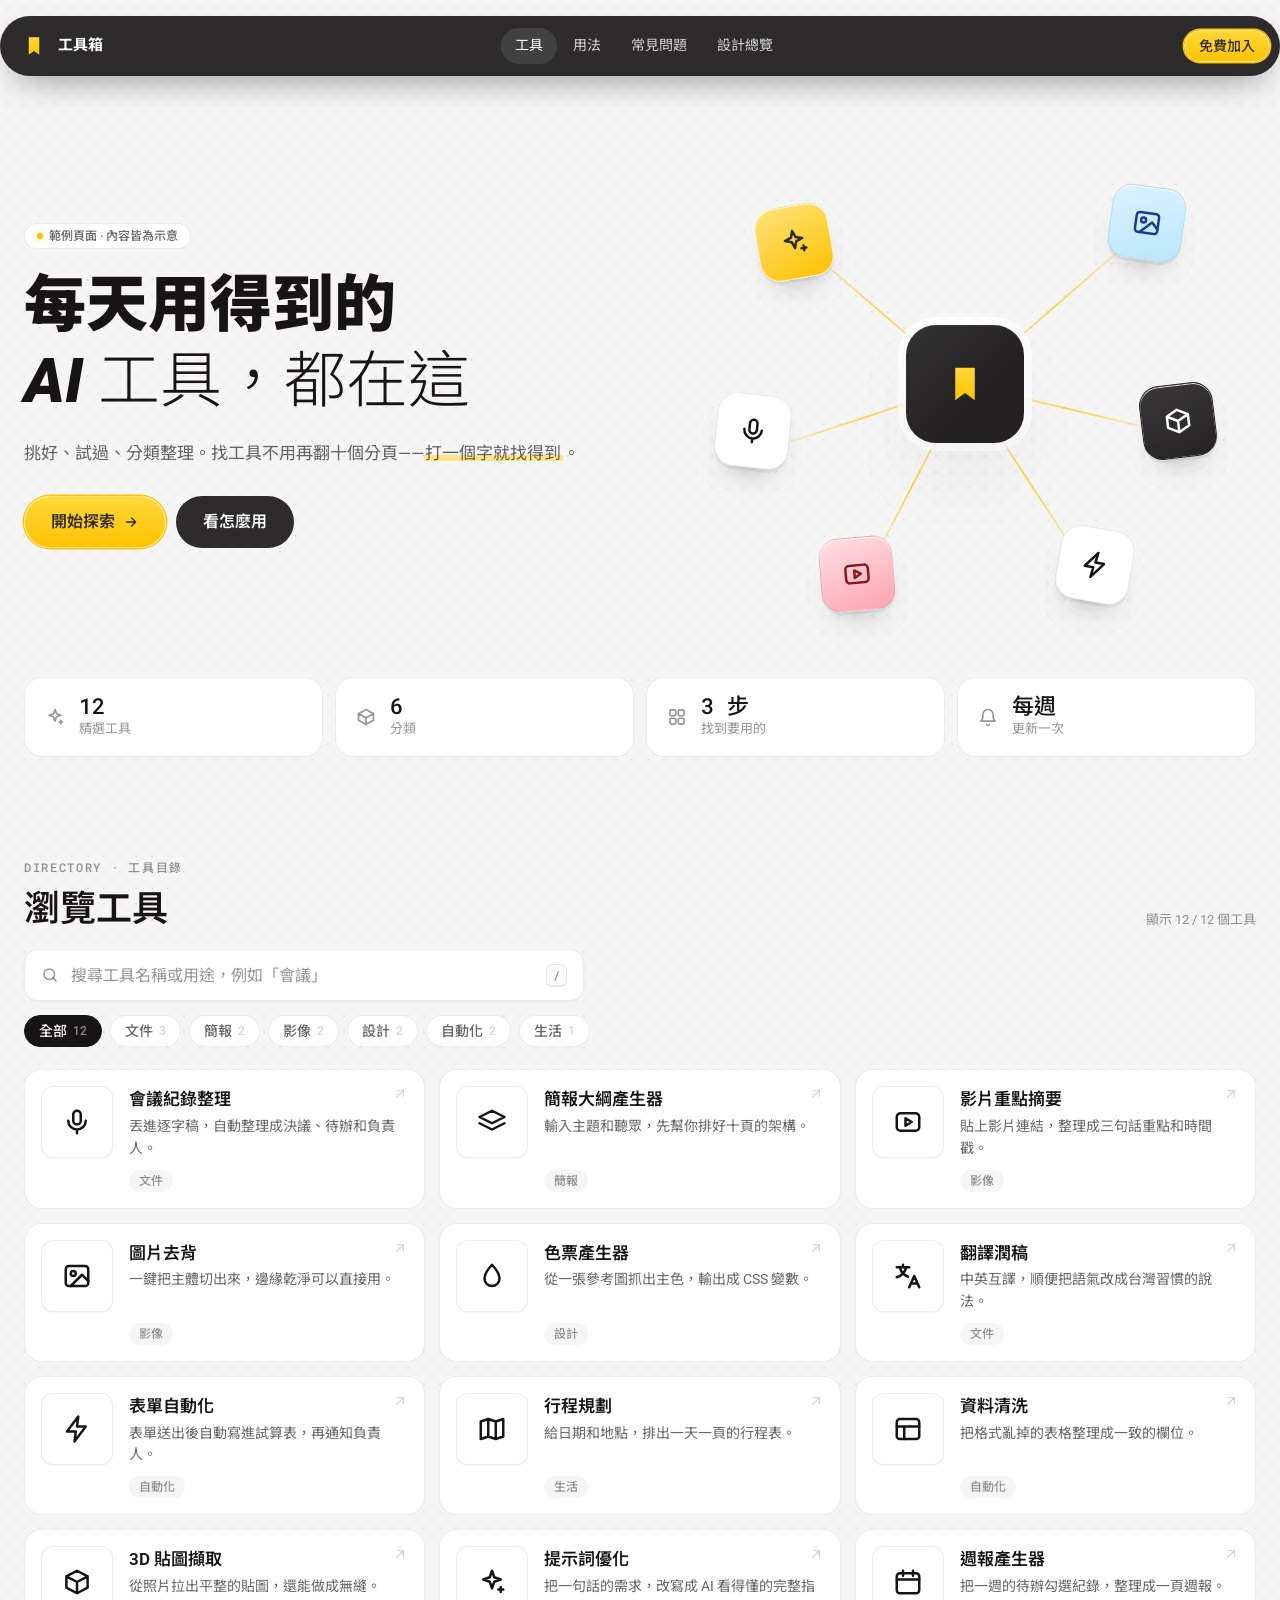
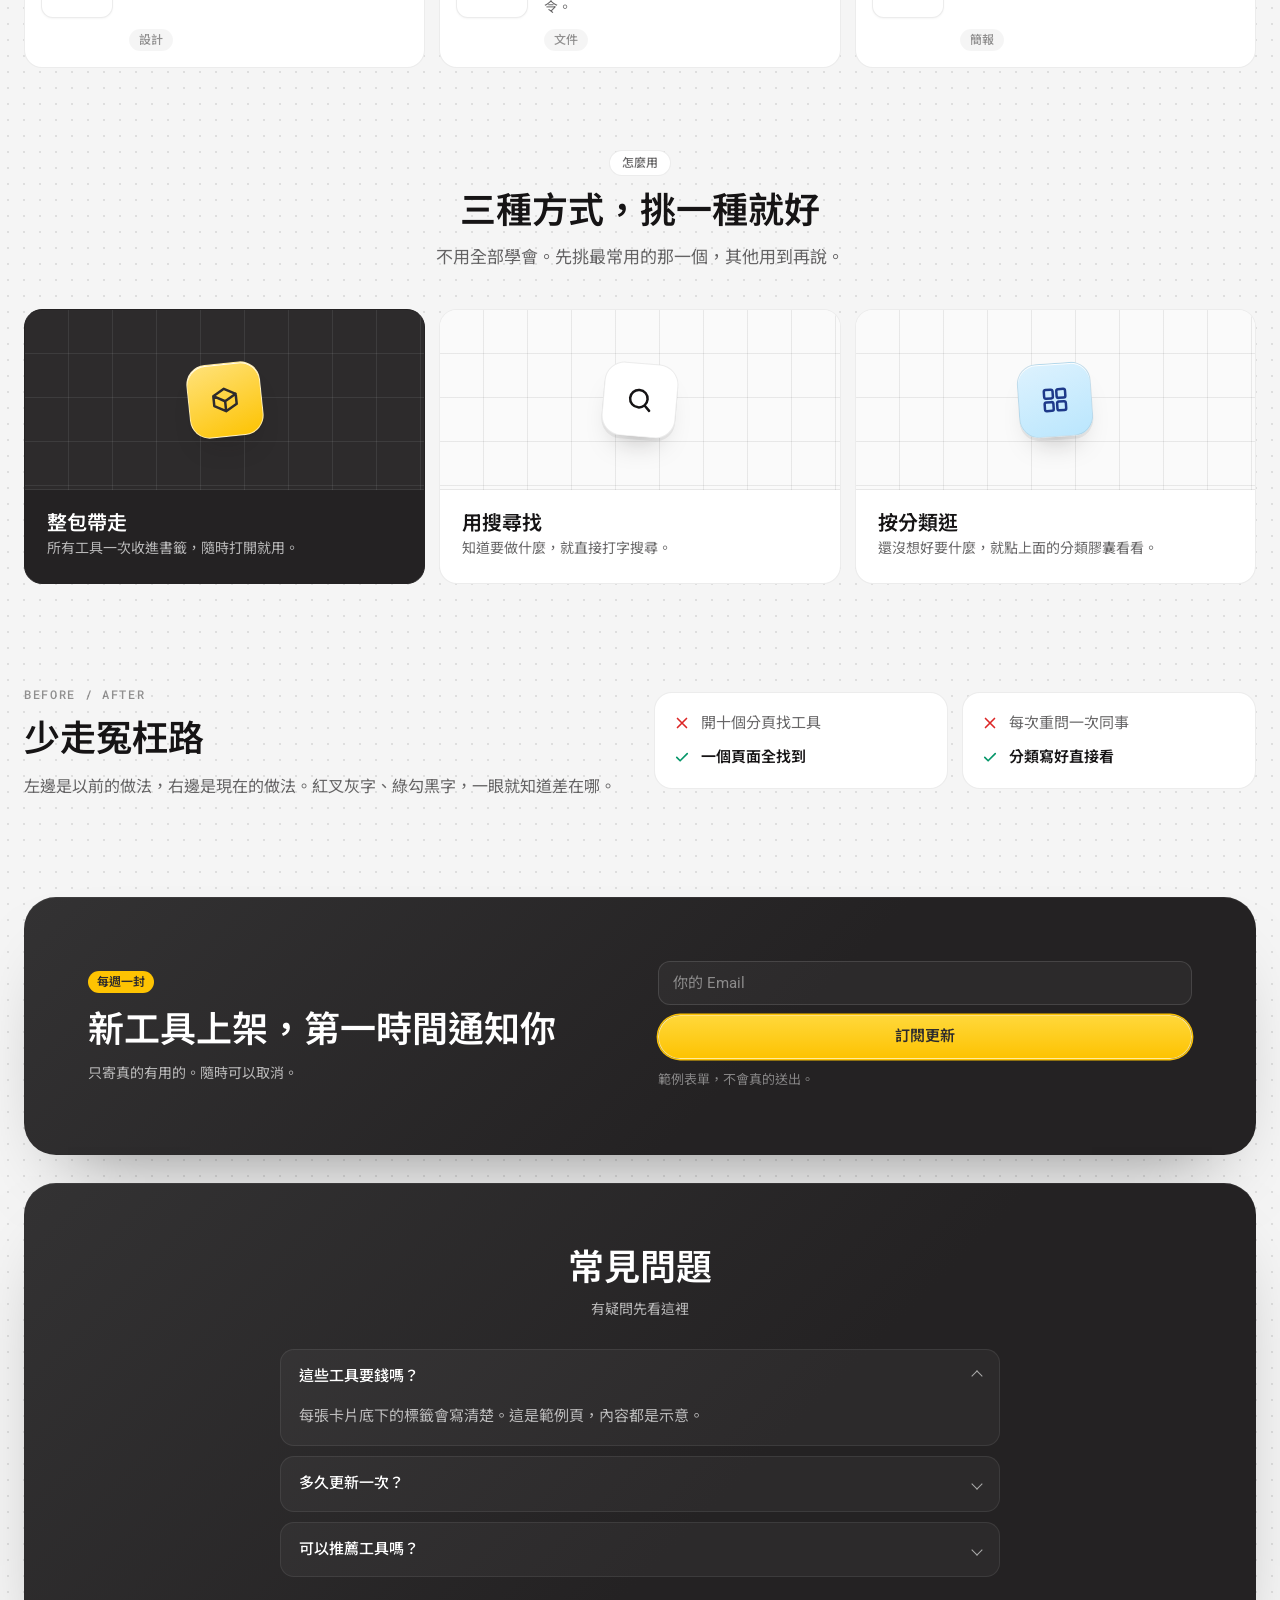
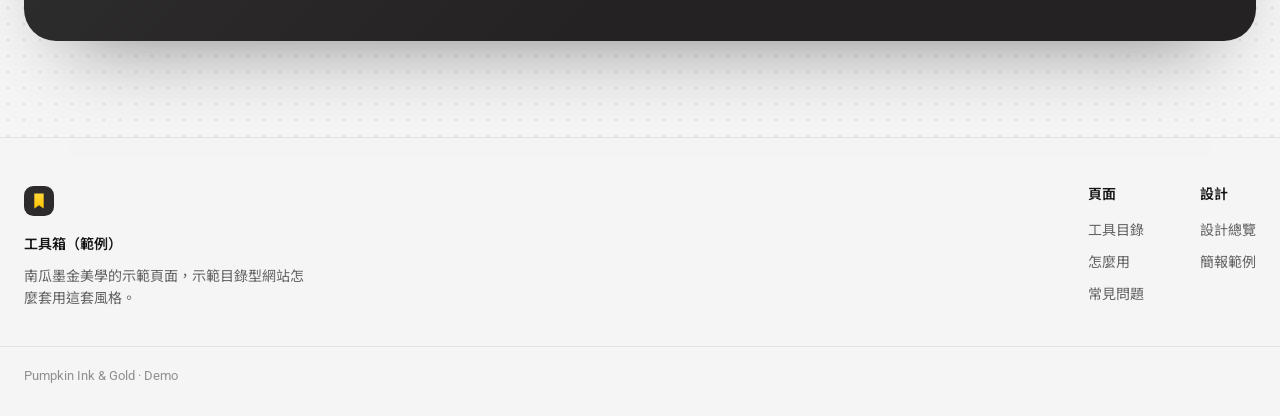
==== assets/demo-directory.html @ 79d3c2f9 "南瓜墨金美學 v1：墨色寫字、點格打底、金色只畫重點的設計 DNA - references/ink-gold.css：可直接貼上的 CSS 套件（色彩、字體、元件、夜間版） - 色彩與字體／元件與版" ====
<!doctype html>
<html lang="zh-Hant">
<head>
<meta charset="utf-8">
<meta name="viewport" content="width=device-width, initial-scale=1">
<title>範例 · 工具目錄頁｜南瓜墨金美學</title>
<link rel="icon" href="data:image/svg+xml,%3Csvg xmlns='http://www.w3.org/2000/svg' viewBox='0 0 32 32'%3E%3Crect width='32' height='32' rx='10' fill='%232D2B2C'/%3E%3Cpath d='M11 8h10v16l-5-3.6L11 24z' fill='%23FDC302'/%3E%3C/svg%3E">
<link rel="preconnect" href="https://fonts.googleapis.com">
<link rel="preconnect" href="https://fonts.gstatic.com" crossorigin>
<link href="https://fonts.googleapis.com/css2?family=Roboto:ital,wght@0,300;0,400;0,500;0,600;0,700;0,900;1,900&family=Roboto+Mono:wght@400;500&family=Noto+Sans+TC:wght@300;400;500;700;900&display=swap" rel="stylesheet">
<style>
/* ink-gold kit:start */
/* ==========================================================================
   🖋️ 南瓜墨金美學 Pumpkin Ink & Gold — CSS Kit v1.0
   用法：整段貼進 <style>，<body class="ig"> 就生效。
   中文頁面請寫 <html lang="zh-Hant">（標題字距會自動改成中文友善）。
   ========================================================================== */

:root {
  /* ── 墨 Ink：所有文字與主要動作。同一個墨色，靠「透明度」分層，不換色 ── */
  --ig-ink: #161415;                    /* 100% 標題、重要文字 */
  --ig-ink-muted: rgba(22, 20, 21, .65); /* 65% 內文、描述 */
  --ig-ink-soft: rgba(22, 20, 21, .45);  /* 45% 標籤、時間、計數 */
  --ig-ink-faint: rgba(22, 20, 21, .18); /* 18% hover 邊框、停用 */
  --ig-ink-hairline: rgba(22, 20, 21, .08); /* 8% 卡片髮絲線 */
  --ig-ink-wash: rgba(22, 20, 21, .04);  /* 4% 淡底 */

  /* ── 炭 Night：深色舞台（導覽列、收尾區塊、FAQ） ── */
  --ig-night: #2D2B2C;
  --ig-night-deep: #242223;
  --ig-night-hover: #292728;
  --ig-night-gradient: linear-gradient(135deg, #333233 0%, #242223 60%);
  --ig-on-night: #FFFFFF;
  --ig-on-night-muted: rgba(255, 255, 255, .68);
  --ig-on-night-soft: rgba(255, 255, 255, .45);
  --ig-night-line: rgba(255, 255, 255, .08);
  --ig-night-wash: rgba(255, 255, 255, .04);

  /* ── 紙 Paper：舞台底色 ── */
  --ig-paper: #F5F5F5;
  --ig-card: #FFFFFF;
  --ig-card-alt: #FAFAFA;
  --ig-dot: rgba(22, 20, 21, .10);
  --ig-dot-gap: 16px;

  /* ── 金 Gold：只畫重點（一個畫面一個主角） ── */
  --ig-gold: #FDC302;
  --ig-gold-light: #FFD83A;
  --ig-gold-soft: #FCD94A;   /* 焦點光圈、深底上的 hover 字 */
  --ig-gold-deep: #B88800;   /* 淺底上的金色文字 */
  --ig-gold-wash: #FEF3C7;
  --ig-on-gold: #2D2B2C;     /* 金色上面的字：深炭，不是純黑 */
  --ig-gold-gradient: linear-gradient(to top, #FDC302 0%, #FFD83A 100%);

  /* ── 螢光點綴 Highlighter：只當「螢光筆底」用，少量 ── */
  --ig-mark-yellow: #FDE68A;
  --ig-mark-pink: #FDA4AF;
  --ig-mark-blue: #BAE6FD;

  /* ── 訊號與圖表 ── */
  --ig-success: #059669;
  --ig-danger: #DC2626;
  --ig-chart-1: #FDC302;
  --ig-chart-2: #4DA770;
  --ig-chart-3: #D97858;
  --ig-chart-4: #4D6BFE;
  --ig-chart-5: #615CED;

  /* ── 字體：英數走 Roboto，中文自動落到思源黑體／蘋方／正黑 ── */
  --ig-font-sans: "Roboto", "Noto Sans TC", "PingFang TC", "Microsoft JhengHei", -apple-system, BlinkMacSystemFont, "Segoe UI", sans-serif;
  --ig-font-mono: "Roboto Mono", "SF Mono", Menlo, Consolas, "Noto Sans TC", "PingFang TC", monospace;

  /* ── 圓角：18px 是招牌 ── */
  --ig-r-sm: 8px;
  --ig-r-md: 12px;
  --ig-r-input: 14px;
  --ig-r-card: 18px;
  --ig-r-lg: 22px;
  --ig-r-xl: 32px;
  --ig-r-pill: 999px;

  /* ── 陰影：平常幾乎沒有，靠髮絲線分層 ── */
  --ig-shadow-xs: 0 1px 2px rgba(0, 0, 0, .04);
  --ig-shadow-hover: 0 16px 32px -18px rgba(22, 20, 21, .22);
  --ig-shadow-float: 0 14px 36px -16px rgba(0, 0, 0, .55);
  --ig-shadow-stage: 0 40px 80px -44px rgba(0, 0, 0, .5), inset 0 1px 0 rgba(255, 255, 255, .06);
  --ig-ring-gold: 0 0 0 1.4px var(--ig-gold);
  --ig-glow-gold: 0 0 0 1.4px var(--ig-gold), 0 12px 26px -10px rgba(253, 195, 2, .55);
  --ig-focus: 0 0 0 3px rgba(252, 217, 74, .45);

  /* ── 動態：快、輕、不花俏 ── */
  --ig-fast: 120ms;
  --ig-base: 200ms;
  --ig-slow: 320ms;
  --ig-reveal: 620ms;
  --ig-ease: cubic-bezier(.4, 0, .2, 1);
  --ig-ease-emph: cubic-bezier(.2, 0, 0, 1);
  --ig-ease-spring: cubic-bezier(.34, 1.56, .64, 1);
  --ig-ease-reveal: cubic-bezier(.22, 1, .36, 1);

  /* ── 版寬 ── */
  --ig-w-narrow: 720px;
  --ig-w-base: 1100px;
  --ig-w-wide: 1280px;
  --ig-nav-h: 60px;
}

@media (prefers-reduced-motion: reduce) {
  :root { --ig-fast: 1ms; --ig-base: 1ms; --ig-slow: 1ms; --ig-reveal: 1ms; }
}

/* ── 夜間版（中控台、長時間盯螢幕、XR 介面） ── */
.ig[data-theme="night"] {
  --ig-paper: #1A1819;
  --ig-card: #242223;
  --ig-card-alt: #292728;
  --ig-ink: #F7F7F7;
  --ig-ink-muted: rgba(247, 247, 247, .68);
  --ig-ink-soft: rgba(247, 247, 247, .45);
  --ig-ink-faint: rgba(247, 247, 247, .20);
  --ig-ink-hairline: rgba(247, 247, 247, .08);
  --ig-ink-wash: rgba(247, 247, 247, .04);
  --ig-dot: rgba(255, 255, 255, .06);
  --ig-gold-deep: #FCD94A;
  --ig-shadow-hover: 0 16px 32px -18px rgba(0, 0, 0, .7);
}

/* ==========================================================================
   基礎
   ========================================================================== */
:where(.ig), :where(.ig) *, :where(.ig) *::before, :where(.ig) *::after { box-sizing: border-box; }

body.ig, .ig-page {
  margin: 0;
  font-family: var(--ig-font-sans);
  font-size: 16px;
  line-height: 1.7;
  color: var(--ig-ink);
  background-color: var(--ig-paper);
  background-image: radial-gradient(var(--ig-dot) 1px, transparent 1.3px);
  background-size: var(--ig-dot-gap) var(--ig-dot-gap);
  -webkit-font-smoothing: antialiased;
  text-rendering: optimizeLegibility;
}

/* 基礎元素規則用 :where() 降到最低權重，元件自己的顏色才不會被蓋掉 */
:where(.ig) :where(h1, h2, h3, h4) { margin: 0; color: inherit; font-weight: 600; line-height: 1.2; letter-spacing: -.02em; }
:where(.ig) p { margin: 0; }
:where(.ig) a { color: inherit; text-decoration: none; }
:where(.ig) svg { flex-shrink: 0; }
:where(.ig) :focus-visible { outline: none; box-shadow: var(--ig-focus); border-radius: var(--ig-r-sm); }
:where(.ig) ::selection { background: var(--ig-mark-yellow); color: var(--ig-ink); }

/* 中文：負字距會把中文擠在一起，改回 0 */
:where(html[lang^="zh"]) :where(.ig) :where(h1, h2, h3, h4),
html[lang^="zh"] .ig-display, html[lang^="zh"] .ig-h1, html[lang^="zh"] .ig-h2 { letter-spacing: 0; }

.ig-container { width: 100%; max-width: var(--ig-w-base); margin: 0 auto; padding: 0 24px; }
.ig-container--wide { max-width: var(--ig-w-wide); }
.ig-container--narrow { max-width: var(--ig-w-narrow); }
.ig-section { padding: 96px 0; }
.ig-center { text-align: center; }

/* ==========================================================================
   字級
   ========================================================================== */
/* 招牌大標：粗黑一行＋細體一行。英文粗的那行可以斜，中文不斜 */
.ig-display { font-size: clamp(38px, 5.4vw, 62px); line-height: 1.1; letter-spacing: -.03em; margin: 0; }
html[lang^="zh"] .ig-display { line-height: 1.22; }
.ig-display__strong { display: block; font-weight: 900; }
.ig-display__strong em { font-style: italic; }            /* 只把英文/數字包 <em> */
.ig-display__light { display: block; font-weight: 300; }

.ig-h1 { font-size: clamp(30px, 3.4vw, 40px); font-weight: 600; line-height: 1.15; letter-spacing: -.02em; }
.ig-h2 { font-size: clamp(26px, 3vw, 36px); font-weight: 600; line-height: 1.2; letter-spacing: -.02em; }
.ig-h3 { font-size: 20px; font-weight: 600; line-height: 1.35; }
.ig-lead { font-size: 17px; line-height: 1.75; color: var(--ig-ink-muted); max-width: 36em; }
.ig-body { font-size: 16px; line-height: 1.75; color: var(--ig-ink-muted); }
.ig-small { font-size: 14px; line-height: 1.6; color: var(--ig-ink-muted); }
.ig-meta { font-size: 13px; color: var(--ig-ink-soft); }
.ig-center .ig-lead { margin-left: auto; margin-right: auto; }

/* 眉標：等寬字、全大寫、字距拉開——「系統標籤」的味道 */
.ig-eyebrow { font-family: var(--ig-font-mono); font-size: 12px; font-weight: 500; letter-spacing: .14em; text-transform: uppercase; color: var(--ig-ink-soft); }
/* 數據：等寬字 */
.ig-num { font-family: var(--ig-font-mono); font-weight: 500; letter-spacing: -.01em; font-variant-numeric: tabular-nums; }

/* 螢光筆重點（中文強調首選） */
.ig-mark { background: linear-gradient(transparent 58%, var(--ig-mark-yellow) 58%, var(--ig-mark-yellow) 92%, transparent 92%); padding: 0 .08em; }
.ig-mark--pink { background: linear-gradient(transparent 58%, var(--ig-mark-pink) 58%, var(--ig-mark-pink) 92%, transparent 92%); }
.ig-mark--blue { background: linear-gradient(transparent 58%, var(--ig-mark-blue) 58%, var(--ig-mark-blue) 92%, transparent 92%); }
.ig-gold-text { color: var(--ig-gold-deep); }

/* ==========================================================================
   按鈕
   ========================================================================== */
.ig-btn {
  display: inline-flex; align-items: center; justify-content: center; gap: 8px;
  height: 44px; padding: 0 20px; border-radius: var(--ig-r-pill);
  font: 600 15px/1 var(--ig-font-sans); white-space: nowrap; cursor: pointer;
  border: 1px solid transparent; text-decoration: none;
  transition: transform var(--ig-base) var(--ig-ease), box-shadow var(--ig-base) var(--ig-ease),
              background-color var(--ig-fast) var(--ig-ease), border-color var(--ig-fast) var(--ig-ease), color var(--ig-fast) var(--ig-ease);
}
.ig-btn svg { width: 16px; height: 16px; }
.ig-btn:hover { transform: translateY(-1px); }
.ig-btn:active { transform: translateY(0) scale(.98); }

/* 金：一個畫面只放一顆 */
.ig-btn--gold { background: var(--ig-gold-gradient); color: var(--ig-on-gold); border-color: rgba(255, 255, 255, .5); box-shadow: var(--ig-ring-gold); }
.ig-btn--gold:hover { box-shadow: var(--ig-glow-gold); }
/* 墨：次要主動作 */
.ig-btn--ink { background: var(--ig-night); color: #fff; }
.ig-btn--ink:hover { background: var(--ig-ink); }
/* 白：一般動作 */
.ig-btn--ghost { background: var(--ig-card); color: var(--ig-ink); border-color: var(--ig-ink-hairline); box-shadow: var(--ig-shadow-xs); }
.ig-btn--ghost:hover { border-color: var(--ig-ink-faint); }
/* 框：深色舞台上的次要動作 */
.ig-btn--line { background: transparent; color: var(--ig-on-night); border-color: rgba(255, 255, 255, .18); }
.ig-btn--line:hover { background: var(--ig-night-wash); border-color: rgba(255, 255, 255, .32); }
.ig-btn--sm { height: 32px; padding: 0 14px; font-size: 14px; font-weight: 500; }
.ig-btn--lg { height: 52px; padding: 0 26px; font-size: 16px; }
.ig-btn--block { width: 100%; }

/* 文字連結：hover 時出現金色底線 */
.ig-link { display: inline-flex; align-items: center; gap: 6px; font-weight: 600; color: var(--ig-ink); text-decoration: underline; text-decoration-color: var(--ig-ink-faint); text-underline-offset: 4px; text-decoration-thickness: 1.5px; transition: text-decoration-color var(--ig-fast) var(--ig-ease); }
.ig-link:hover { text-decoration-color: var(--ig-gold); }
.ig-link svg { width: 16px; height: 16px; }

/* 方形圖示鈕 */
.ig-icon-btn { display: inline-grid; place-items: center; width: 40px; height: 40px; border-radius: var(--ig-r-md); border: 1px solid transparent; cursor: pointer; transition: transform var(--ig-base) var(--ig-ease), background-color var(--ig-fast) var(--ig-ease); }
.ig-icon-btn svg { width: 18px; height: 18px; }
.ig-icon-btn:hover { transform: translateY(-1px); }
.ig-icon-btn--gold { background: var(--ig-gold-gradient); color: var(--ig-on-gold); box-shadow: var(--ig-ring-gold); }
.ig-icon-btn--night { background: var(--ig-night); color: #fff; }
.ig-icon-btn--wash { background: var(--ig-card); color: var(--ig-ink-muted); border-color: var(--ig-ink-hairline); }
.ig-icon-btn--danger { background: #FEF2F2; color: var(--ig-danger); border-color: rgba(220, 38, 38, .15); }

/* ==========================================================================
   膠囊、標籤、徽章
   ========================================================================== */
/* 篩選膠囊（附計數） */
.ig-pills { display: flex; flex-wrap: wrap; gap: 8px; }
.ig-pill { display: inline-flex; align-items: center; gap: 6px; height: 32px; padding: 0 14px; border-radius: var(--ig-r-pill); background: var(--ig-card); border: 1px solid var(--ig-ink-hairline); color: var(--ig-ink-muted); font: 500 14px/1 var(--ig-font-sans); cursor: pointer; transition: background-color var(--ig-fast) var(--ig-ease), border-color var(--ig-fast) var(--ig-ease), color var(--ig-fast) var(--ig-ease); }
.ig-pill:hover { border-color: var(--ig-ink-faint); color: var(--ig-ink); }
.ig-pill__n { font-size: 12px; color: var(--ig-ink-faint); font-variant-numeric: tabular-nums; }
.ig-pill.is-active { background: var(--ig-ink); border-color: var(--ig-ink); color: #fff; }
.ig-pill.is-active .ig-pill__n { color: rgba(255, 255, 255, .5); }

/* 主題晶片（等寬字＋小圖示） */
.ig-chip { display: inline-flex; align-items: center; gap: 6px; height: 32px; padding: 0 12px; border-radius: var(--ig-r-pill); background: var(--ig-card); border: 1px solid var(--ig-ink-hairline); font: 400 13px/1 var(--ig-font-mono); color: var(--ig-ink); }
.ig-chip svg { width: 14px; height: 14px; }

/* 小標籤（卡片底部分類） */
.ig-tag { display: inline-flex; align-items: center; height: 22px; padding: 0 10px; border-radius: var(--ig-r-pill); background: var(--ig-ink-wash); color: var(--ig-ink-soft); font: 500 12px/1 var(--ig-font-sans); }
/* 區段小徽章（例如「精選」「為什麼」） */
.ig-kicker { display: inline-flex; align-items: center; gap: 6px; height: 26px; padding: 0 12px; border-radius: var(--ig-r-pill); background: var(--ig-card); border: 1px solid var(--ig-ink-hairline); font: 500 12px/1 var(--ig-font-sans); color: var(--ig-ink-muted); }
.ig-badge { display: inline-flex; align-items: center; height: 22px; padding: 0 9px; border-radius: var(--ig-r-pill); background: var(--ig-ink); color: #fff; font: 600 12px/1 var(--ig-font-sans); }
.ig-badge--gold { background: var(--ig-gold); color: var(--ig-on-gold); }
.ig-live { display: inline-block; width: 6px; height: 6px; border-radius: 50%; background: var(--ig-gold); box-shadow: 0 0 8px rgba(253, 195, 2, .7); }

/* ==========================================================================
   卡片
   ========================================================================== */
.ig-card { position: relative; background: var(--ig-card); border: 1px solid var(--ig-ink-hairline); border-radius: var(--ig-r-card); padding: 24px; }
.ig-card--link { display: block; transition: transform var(--ig-base) var(--ig-ease), box-shadow var(--ig-base) var(--ig-ease), border-color var(--ig-base) var(--ig-ease); }
.ig-card--link:hover { transform: translateY(-2px); border-color: var(--ig-ink-faint); box-shadow: var(--ig-shadow-hover); }

.ig-grid { display: grid; gap: 14px; grid-template-columns: repeat(auto-fill, minmax(min(100%, 320px), 1fr)); }
.ig-grid--2 { grid-template-columns: repeat(auto-fit, minmax(min(100%, 420px), 1fr)); }
.ig-grid--4 { grid-template-columns: repeat(auto-fit, minmax(min(100%, 220px), 1fr)); }

/* 工具卡（橫式：左 Logo 方塊＋右文字） */
.ig-tool { display: flex; gap: 16px; padding: 16px; }
.ig-tool__logo { width: 72px; height: 72px; flex: 0 0 72px; display: grid; place-items: center; border-radius: var(--ig-r-md); background: var(--ig-card); border: 1px solid var(--ig-ink-hairline); box-shadow: var(--ig-shadow-xs); color: var(--ig-ink); }
.ig-tool__logo svg { width: 30px; height: 30px; }
.ig-tool__body { min-width: 0; flex: 1; }
.ig-tool__title { display: flex; align-items: center; gap: 6px; margin: 2px 0 4px; font-size: 17px; font-weight: 600; line-height: 1.4; color: var(--ig-ink); white-space: nowrap; overflow: hidden; text-overflow: ellipsis; }
.ig-tool__desc { font-size: 14px; line-height: 1.55; color: var(--ig-ink-muted); display: -webkit-box; -webkit-line-clamp: 2; -webkit-box-orient: vertical; overflow: hidden; min-height: 3.1em; }
.ig-tool__foot { margin-top: 10px; display: flex; gap: 6px; flex-wrap: wrap; }
.ig-tool__arrow { position: absolute; top: 16px; right: 16px; width: 16px; height: 16px; color: var(--ig-ink-faint); transition: color var(--ig-fast) var(--ig-ease), transform var(--ig-base) var(--ig-ease); }
.ig-card--link:hover .ig-tool__arrow { color: var(--ig-ink); transform: translate(2px, -2px); }

/* 數據卡 */
.ig-stat { display: flex; align-items: center; gap: 14px; padding: 16px 20px; }
.ig-stat svg { width: 20px; height: 20px; color: var(--ig-ink-soft); }
.ig-stat__n { font-family: var(--ig-font-mono); font-size: 22px; font-weight: 500; line-height: 1.1; color: var(--ig-ink); }
.ig-stat__l { font-size: 13px; color: var(--ig-ink-soft); }

/* 便當格（上插圖＋下文字） */
.ig-tile { overflow: hidden; padding: 0; }
.ig-tile__art { height: 180px; display: grid; place-items: center; border-bottom: 1px solid var(--ig-ink-hairline);
  background-color: var(--ig-card-alt);
  background-image: linear-gradient(var(--ig-ink-hairline) 1px, transparent 1px), linear-gradient(90deg, var(--ig-ink-hairline) 1px, transparent 1px);
  background-size: 44px 44px; background-position: -1px -1px; }
.ig-tile__body { padding: 20px 22px 24px; }
.ig-tile--dark { background: var(--ig-night-deep); border-color: var(--ig-night-deep); }
.ig-tile--dark .ig-tile__art { background-color: var(--ig-night); border-color: var(--ig-night-line); background-image: linear-gradient(var(--ig-night-line) 1px, transparent 1px), linear-gradient(90deg, var(--ig-night-line) 1px, transparent 1px); }
.ig-tile--dark h3 { color: #fff; }
.ig-tile--dark .ig-small { color: var(--ig-on-night-muted); }

/* ==========================================================================
   表單
   ========================================================================== */
.ig-search { display: flex; align-items: center; gap: 10px; height: 52px; padding: 0 16px; border-radius: var(--ig-r-input); background: var(--ig-card); border: 1px solid var(--ig-ink-hairline); box-shadow: var(--ig-shadow-xs); transition: border-color var(--ig-fast) var(--ig-ease), box-shadow var(--ig-fast) var(--ig-ease); }
.ig-search:focus-within { border-color: var(--ig-gold-soft); box-shadow: var(--ig-focus); }
.ig-search svg { width: 18px; height: 18px; color: var(--ig-ink-soft); }
.ig-search input { flex: 1; min-width: 0; border: 0; outline: 0; background: transparent; font: 400 16px/1 var(--ig-font-sans); color: var(--ig-ink); }
.ig-search input::placeholder { color: var(--ig-ink-soft); }
.ig-kbd { font: 500 12px/1 var(--ig-font-mono); color: var(--ig-ink-soft); border: 1px solid var(--ig-ink-hairline); border-bottom-width: 2px; border-radius: 6px; padding: 4px 6px; background: var(--ig-card-alt); }

.ig-input { width: 100%; height: 44px; padding: 0 14px; border-radius: var(--ig-r-md); background: var(--ig-card); border: 1px solid var(--ig-ink-hairline); font: 400 15px/1 var(--ig-font-sans); color: var(--ig-ink); outline: 0; }
.ig-input:focus { border-color: var(--ig-gold-soft); box-shadow: var(--ig-focus); }
.ig-stage .ig-input { background: var(--ig-night-wash); border-color: rgba(255, 255, 255, .12); color: #fff; }
.ig-stage .ig-input::placeholder { color: var(--ig-on-night-soft); }

/* 進度條 */
.ig-progress { height: 6px; border-radius: var(--ig-r-pill); background: var(--ig-ink-wash); overflow: hidden; }
.ig-progress > i { display: block; height: 100%; border-radius: inherit; background: var(--ig-gold); }
.ig-progress--ink > i { background: var(--ig-night); }
.ig-progress--blue > i { background: var(--ig-chart-4); }

/* ==========================================================================
   導覽列（深炭浮動膠囊）
   ========================================================================== */
.ig-nav { position: sticky; top: 16px; z-index: 20; display: flex; align-items: center; gap: 8px; height: var(--ig-nav-h); margin: 16px auto 0; padding: 0 10px 0 20px; max-width: var(--ig-w-wide); border-radius: var(--ig-r-pill); background: var(--ig-night); box-shadow: var(--ig-shadow-float); color: #fff; }
.ig-nav__brand { display: inline-flex; align-items: center; gap: 10px; font-weight: 700; font-size: 15px; color: #fff; margin-right: auto; }
.ig-nav__links { display: flex; gap: 2px; }
.ig-nav__link { display: inline-flex; align-items: center; gap: 6px; height: 36px; padding: 0 14px; border-radius: var(--ig-r-pill); font-size: 14px; color: rgba(247, 247, 247, .82); transition: background-color var(--ig-fast) var(--ig-ease), color var(--ig-fast) var(--ig-ease); }
.ig-nav__link:hover { background: rgba(255, 255, 255, .08); color: #fff; }
.ig-nav__link.is-active { background: rgba(255, 255, 255, .10); color: #fff; }
.ig-nav__right { margin-left: auto; display: flex; align-items: center; gap: 8px; }
@media (max-width: 860px) { .ig-nav__links { display: none; } }

/* ==========================================================================
   深色舞台（收尾、重點段落、FAQ）
   ========================================================================== */
.ig-stage { position: relative; background: var(--ig-night-gradient); color: var(--ig-on-night); border-radius: var(--ig-r-xl); padding: clamp(28px, 5vw, 64px); box-shadow: var(--ig-shadow-stage); overflow: hidden; }
.ig-stage h1, .ig-stage h2, .ig-stage h3 { color: #fff; }
.ig-stage .ig-eyebrow { color: var(--ig-on-night-soft); }
.ig-stage .ig-lead, .ig-stage .ig-body, .ig-stage .ig-small { color: var(--ig-on-night-muted); }
.ig-stage .ig-meta { color: var(--ig-on-night-soft); }
.ig-stage-card { background: var(--ig-night-wash); border: 1px solid var(--ig-night-line); border-radius: var(--ig-r-card); padding: 18px; }

/* 勾選清單 */
.ig-checks { list-style: none; margin: 0; padding: 0; display: grid; gap: 10px; }
.ig-checks li { display: flex; gap: 10px; align-items: flex-start; font-size: 15px; line-height: 1.6; }
.ig-checks svg { width: 18px; height: 18px; margin-top: 3px; color: var(--ig-gold); }
.ig-compare { display: grid; gap: 8px; }
.ig-compare .no { display: flex; gap: 10px; color: var(--ig-ink-muted); font-size: 15px; }
.ig-compare .yes { display: flex; gap: 10px; color: var(--ig-ink); font-size: 15px; font-weight: 600; }
.ig-compare .no svg { color: var(--ig-danger); width: 18px; height: 18px; margin-top: 3px; }
.ig-compare .yes svg { color: var(--ig-success); width: 18px; height: 18px; margin-top: 3px; }

/* 手風琴（FAQ） */
.ig-acc { display: grid; gap: 10px; }
.ig-acc details { background: var(--ig-night-wash); border: 1px solid var(--ig-night-line); border-radius: var(--ig-r-input); }
.ig-acc summary { list-style: none; cursor: pointer; display: flex; align-items: center; justify-content: space-between; gap: 12px; padding: 14px 18px; font-size: 15px; font-weight: 500; color: #fff; }
.ig-acc summary::-webkit-details-marker { display: none; }
.ig-acc summary::after { content: ""; width: 8px; height: 8px; border-right: 1.6px solid currentColor; border-bottom: 1.6px solid currentColor; transform: rotate(45deg); opacity: .6; transition: transform var(--ig-base) var(--ig-ease); }
.ig-acc details[open] summary::after { transform: rotate(225deg); }
.ig-acc details p { padding: 0 18px 16px; color: var(--ig-on-night-muted); font-size: 15px; line-height: 1.75; }

/* 頁尾 */
.ig-footer { margin-top: 96px; background: var(--ig-paper); border-top: 1px solid var(--ig-ink-hairline); padding: 48px 0 28px; font-size: 14px; }
.ig-footer h4 { font-size: 14px; font-weight: 600; margin-bottom: 12px; }
.ig-footer a { display: block; color: var(--ig-ink-muted); padding: 4px 0; }
.ig-footer a:hover { color: var(--ig-ink); }

/* 進場動畫（加 .is-in 觸發） */
.ig-reveal { opacity: 0; transform: translateY(14px); transition: opacity var(--ig-reveal) var(--ig-ease-reveal), transform var(--ig-reveal) var(--ig-ease-reveal); }
.ig-reveal.is-in { opacity: 1; transform: none; }

@media (max-width: 640px) {
  .ig-container { padding: 0 16px; }
  .ig-section { padding: 64px 0; }
  .ig-nav { margin: 12px 12px 0; }
  .ig-tool__logo { width: 56px; height: 56px; flex-basis: 56px; }
}
/* ink-gold kit:end */

/* ── 本頁專用 ── */
.hero { display: grid; grid-template-columns: 1.05fr 1fr; gap: 40px; align-items: center; padding: 72px 0 56px; }
@media (max-width: 900px) { .hero { grid-template-columns: 1fr; padding-top: 48px; } }
.hero .ig-display { margin: 18px 0 20px; }
.hero__cta { display: flex; gap: 10px; flex-wrap: wrap; margin-top: 28px; }

/* 樞紐插圖：中央深色方塊＋漂浮圖示方塊＋金色細線 */
.hub { position: relative; aspect-ratio: 1.1; max-width: 520px; margin: 0 auto; width: 100%; }
.hub svg.lines { position: absolute; inset: 0; width: 100%; height: 100%; }
.hub__core { position: absolute; left: 50%; top: 50%; width: 118px; height: 118px; transform: translate(-50%, -50%); border-radius: 30px; background: var(--ig-night-gradient); box-shadow: var(--ig-shadow-stage), 0 0 0 8px rgba(255,255,255,.7); display: grid; place-items: center; }
.hub__core svg { width: 52px; height: 52px; }
.float { position: absolute; width: 74px; height: 74px; border-radius: 20px; display: grid; place-items: center; background: #fff; border: 1px solid var(--ig-ink-hairline);
  box-shadow: inset 0 1px 0 rgba(255,255,255,.9), 0 18px 30px -18px rgba(22,20,21,.35), 0 3px 0 rgba(22,20,21,.06);
  animation: bob 6s var(--ig-ease) infinite alternate; }
.float svg { width: 30px; height: 30px; }
.float--gold { background: linear-gradient(160deg, #FFE27A, #FDC302); color: var(--ig-on-gold); border-color: rgba(255,255,255,.6); }
.float--blue { background: linear-gradient(160deg, #DDF2FE, #BAE6FD); color: #1E3A8A; }
.float--pink { background: linear-gradient(160deg, #FFE0E5, #FDA4AF); color: #7F1D1D; }
.float--ink  { background: linear-gradient(160deg, #3A3839, #242223); color: #fff; border-color: #242223; }
@keyframes bob { from { translate: 0 0; } to { translate: 0 -10px; } }
@media (prefers-reduced-motion: reduce) { .float { animation: none; } }

.stats { display: grid; grid-template-columns: repeat(4, 1fr); gap: 12px; }
@media (max-width: 900px) { .stats { grid-template-columns: repeat(2, 1fr); } }

.dir-head { display: flex; align-items: flex-end; justify-content: space-between; gap: 16px; flex-wrap: wrap; margin-bottom: 18px; }
.dir-tools { display: grid; gap: 14px; margin-bottom: 22px; }
.empty { display: none; padding: 48px; text-align: center; color: var(--ig-ink-soft); }

.split { display: grid; grid-template-columns: 1fr 1fr; gap: 28px; align-items: center; }
@media (max-width: 860px) { .split { grid-template-columns: 1fr; } }
</style>
</head>
<body class="ig">

<svg width="0" height="0" style="position:absolute" aria-hidden="true">
  <defs><linearGradient id="gold" x1="0" y1="1" x2="0" y2="0"><stop offset="0" stop-color="#FDC302"/><stop offset="1" stop-color="#FFD83A"/></linearGradient></defs>
  <symbol id="i-search" viewBox="0 0 24 24" fill="none" stroke="currentColor" stroke-width="2" stroke-linecap="round" stroke-linejoin="round"><circle cx="11" cy="11" r="7"/><path d="m20 20-3.8-3.8"/></symbol>
  <symbol id="i-arrow" viewBox="0 0 24 24" fill="none" stroke="currentColor" stroke-width="2" stroke-linecap="round" stroke-linejoin="round"><path d="M7 17 17 7M8 7h9v9"/></symbol>
  <symbol id="i-right" viewBox="0 0 24 24" fill="none" stroke="currentColor" stroke-width="2" stroke-linecap="round" stroke-linejoin="round"><path d="M5 12h14M13 6l6 6-6 6"/></symbol>
  <symbol id="i-check" viewBox="0 0 24 24" fill="none" stroke="currentColor" stroke-width="2.2" stroke-linecap="round" stroke-linejoin="round"><path d="m5 12.5 4.5 4.5L19 7.5"/></symbol>
  <symbol id="i-x" viewBox="0 0 24 24" fill="none" stroke="currentColor" stroke-width="2.2" stroke-linecap="round" stroke-linejoin="round"><path d="M6 6l12 12M18 6 6 18"/></symbol>
  <symbol id="i-mic" viewBox="0 0 24 24" fill="none" stroke="currentColor" stroke-width="2" stroke-linecap="round" stroke-linejoin="round"><rect x="9" y="3" width="6" height="11" rx="3"/><path d="M5 11a7 7 0 0 0 14 0M12 18v3"/></symbol>
  <symbol id="i-layers" viewBox="0 0 24 24" fill="none" stroke="currentColor" stroke-width="2" stroke-linecap="round" stroke-linejoin="round"><path d="M12 3 2 8l10 5 10-5zM2 13l10 5 10-5"/></symbol>
  <symbol id="i-play" viewBox="0 0 24 24" fill="none" stroke="currentColor" stroke-width="2" stroke-linecap="round" stroke-linejoin="round"><rect x="3" y="5" width="18" height="14" rx="3"/><path d="m10 9 5 3-5 3z"/></symbol>
  <symbol id="i-image" viewBox="0 0 24 24" fill="none" stroke="currentColor" stroke-width="2" stroke-linecap="round" stroke-linejoin="round"><rect x="3" y="4" width="18" height="16" rx="2.5"/><circle cx="9" cy="10" r="2"/><path d="m21 16-5-5-9 9"/></symbol>
  <symbol id="i-drop" viewBox="0 0 24 24" fill="none" stroke="currentColor" stroke-width="2" stroke-linecap="round" stroke-linejoin="round"><path d="M12 3s6 6.3 6 11a6 6 0 0 1-12 0c0-4.7 6-11 6-11z"/></symbol>
  <symbol id="i-lang" viewBox="0 0 24 24" fill="none" stroke="currentColor" stroke-width="2" stroke-linecap="round" stroke-linejoin="round"><path d="M3 5h10M8 3v2M5.5 5c.8 3.6 3.2 6.4 6.5 7.6M10.5 5c-.8 3.8-3.4 6.8-7.5 8M13 21l4-9 4 9M14.4 18h5.2"/></symbol>
  <symbol id="i-zap" viewBox="0 0 24 24" fill="none" stroke="currentColor" stroke-width="2" stroke-linecap="round" stroke-linejoin="round"><path d="M13 2 4 14h7l-1 8 9-12h-7z"/></symbol>
  <symbol id="i-map" viewBox="0 0 24 24" fill="none" stroke="currentColor" stroke-width="2" stroke-linecap="round" stroke-linejoin="round"><path d="M9 4 3 6v14l6-2 6 2 6-2V4l-6 2zM9 4v14M15 6v14"/></symbol>
  <symbol id="i-table" viewBox="0 0 24 24" fill="none" stroke="currentColor" stroke-width="2" stroke-linecap="round" stroke-linejoin="round"><rect x="3" y="4" width="18" height="16" rx="2.5"/><path d="M3 10h18M9 10v10"/></symbol>
  <symbol id="i-cube" viewBox="0 0 24 24" fill="none" stroke="currentColor" stroke-width="2" stroke-linecap="round" stroke-linejoin="round"><path d="M12 3 3.5 7.5v9L12 21l8.5-4.5v-9zM3.5 7.5 12 12l8.5-4.5M12 12v9"/></symbol>
  <symbol id="i-spark" viewBox="0 0 24 24" fill="none" stroke="currentColor" stroke-width="2" stroke-linecap="round" stroke-linejoin="round"><path d="M12 3l1.8 5.2L19 10l-5.2 1.8L12 17l-1.8-5.2L5 10l5.2-1.8zM19 16v4M17 18h4"/></symbol>
  <symbol id="i-cal" viewBox="0 0 24 24" fill="none" stroke="currentColor" stroke-width="2" stroke-linecap="round" stroke-linejoin="round"><rect x="3" y="5" width="18" height="16" rx="2.5"/><path d="M3 10h18M8 3v4M16 3v4"/></symbol>
  <symbol id="i-grid" viewBox="0 0 24 24" fill="none" stroke="currentColor" stroke-width="2" stroke-linecap="round" stroke-linejoin="round"><rect x="3.5" y="3.5" width="7" height="7" rx="1.5"/><rect x="13.5" y="3.5" width="7" height="7" rx="1.5"/><rect x="3.5" y="13.5" width="7" height="7" rx="1.5"/><rect x="13.5" y="13.5" width="7" height="7" rx="1.5"/></symbol>
  <symbol id="i-box" viewBox="0 0 24 24" fill="none" stroke="currentColor" stroke-width="2" stroke-linecap="round" stroke-linejoin="round"><path d="M21 8 12 3 3 8v8l9 5 9-5zM3 8l9 5 9-5M12 13v8"/></symbol>
  <symbol id="i-bell" viewBox="0 0 24 24" fill="none" stroke="currentColor" stroke-width="2" stroke-linecap="round" stroke-linejoin="round"><path d="M6 9a6 6 0 0 1 12 0c0 6 2.5 8 2.5 8h-17S6 15 6 9M10.3 21a1.9 1.9 0 0 0 3.4 0"/></symbol>
</svg>

<nav class="ig-nav" aria-label="主選單">
  <a class="ig-nav__brand" href="../index.html">
    <svg width="28" height="28" viewBox="0 0 32 32" aria-hidden="true"><path d="M10 6h12v20l-6-4.4-6 4.4z" fill="url(#gold)"/></svg>
    工具箱
  </a>
  <div class="ig-nav__links">
    <a class="ig-nav__link is-active" href="#tools">工具</a>
    <a class="ig-nav__link" href="#how">用法</a>
    <a class="ig-nav__link" href="#faq">常見問題</a>
    <a class="ig-nav__link" href="../index.html">設計總覽</a>
  </div>
  <div class="ig-nav__right">
    <a class="ig-btn ig-btn--gold ig-btn--sm" href="#join">免費加入</a>
  </div>
</nav>

<main class="ig-container ig-container--wide">
  <!-- Hero -->
  <section class="hero">
    <div>
      <span class="ig-kicker"><span class="ig-live"></span>範例頁面 · 內容皆為示意</span>
      <h1 class="ig-display">
        <span class="ig-display__strong">每天用得到的</span>
        <span class="ig-display__light"><em style="font-style:italic;font-weight:900">AI</em> 工具，都在這</span>
      </h1>
      <p class="ig-lead">挑好、試過、分類整理。找工具不用再翻十個分頁——<span class="ig-mark">打一個字就找得到</span>。</p>
      <div class="hero__cta">
        <a class="ig-btn ig-btn--gold ig-btn--lg" href="#tools">開始探索 <svg><use href="#i-right"/></svg></a>
        <a class="ig-btn ig-btn--ink ig-btn--lg" href="#how">看怎麼用</a>
      </div>
    </div>

    <div class="hub" aria-hidden="true">
      <svg class="lines" viewBox="0 0 100 91" preserveAspectRatio="none">
        <defs><linearGradient id="ln" x1="0" x2="1"><stop offset="0" stop-color="#FDC302" stop-opacity="0"/><stop offset=".5" stop-color="#FDC302" stop-opacity=".7"/><stop offset="1" stop-color="#FDC302" stop-opacity="0"/></linearGradient></defs>
        <g stroke="url(#ln)" stroke-width=".35" fill="none">
          <path d="M50 45.5 18 18"/><path d="M50 45.5 84 16"/><path d="M50 45.5 12 58"/><path d="M50 45.5 90 55"/><path d="M50 45.5 30 84"/><path d="M50 45.5 74 82"/>
        </g>
      </svg>
      <div class="hub__core"><svg viewBox="0 0 32 32"><path d="M10 6h12v20l-6-4.4-6 4.4z" fill="url(#gold)"/></svg></div>
      <div class="float float--gold" style="left:10%;top:12%;rotate:-10deg;animation-delay:-1s"><svg><use href="#i-spark"/></svg></div>
      <div class="float float--blue" style="right:8%;top:8%;rotate:8deg;animation-delay:-3s"><svg><use href="#i-image"/></svg></div>
      <div class="float" style="left:2%;top:52%;rotate:6deg;animation-delay:-2s"><svg><use href="#i-mic"/></svg></div>
      <div class="float float--ink" style="right:2%;top:50%;rotate:-7deg;animation-delay:-4s"><svg><use href="#i-cube"/></svg></div>
      <div class="float float--pink" style="left:22%;bottom:2%;rotate:-5deg;animation-delay:-5s"><svg><use href="#i-play"/></svg></div>
      <div class="float" style="right:18%;bottom:4%;rotate:10deg;animation-delay:-2.5s"><svg><use href="#i-zap"/></svg></div>
    </div>
  </section>

  <!-- 數據列 -->
  <section class="stats">
    <div class="ig-card ig-stat"><svg><use href="#i-spark"/></svg><div><div class="ig-stat__n">12</div><div class="ig-stat__l">精選工具</div></div></div>
    <div class="ig-card ig-stat"><svg><use href="#i-box"/></svg><div><div class="ig-stat__n">6</div><div class="ig-stat__l">分類</div></div></div>
    <div class="ig-card ig-stat"><svg><use href="#i-grid"/></svg><div><div class="ig-stat__n">3 步</div><div class="ig-stat__l">找到要用的</div></div></div>
    <div class="ig-card ig-stat"><svg><use href="#i-bell"/></svg><div><div class="ig-stat__n">每週</div><div class="ig-stat__l">更新一次</div></div></div>
  </section>

  <!-- 工具目錄 -->
  <section class="ig-section" id="tools" style="padding-bottom:40px">
    <div class="dir-head">
      <div>
        <span class="ig-eyebrow">Directory · 工具目錄</span>
        <h2 class="ig-h2" style="margin-top:8px">瀏覽工具</h2>
      </div>
      <span class="ig-meta" id="count"></span>
    </div>
    <div class="dir-tools">
      <label class="ig-search" style="max-width:560px"><svg><use href="#i-search"/></svg><input id="q" placeholder="搜尋工具名稱或用途，例如「會議」"><span class="ig-kbd">/</span></label>
      <div class="ig-pills" id="pills"></div>
    </div>
    <div class="ig-grid" id="grid"></div>
    <p class="empty" id="empty">找不到符合的工具，換個關鍵字試試。</p>
  </section>

  <!-- 便當格 -->
  <section class="ig-section" id="how" style="padding-top:40px">
    <div class="ig-center" style="margin-bottom:36px">
      <span class="ig-kicker">怎麼用</span>
      <h2 class="ig-h2" style="margin:14px 0 10px">三種方式，挑一種就好</h2>
      <p class="ig-lead">不用全部學會。先挑最常用的那一個，其他用到再說。</p>
    </div>
    <div class="ig-grid" style="grid-template-columns:repeat(auto-fit,minmax(min(100%,300px),1fr))">
      <article class="ig-card ig-tile ig-tile--dark">
        <div class="ig-tile__art"><div class="float float--gold" style="position:static;animation:none;rotate:-6deg"><svg><use href="#i-box"/></svg></div></div>
        <div class="ig-tile__body"><h3 class="ig-h3">整包帶走</h3><p class="ig-small">所有工具一次收進書籤，隨時打開就用。</p></div>
      </article>
      <article class="ig-card ig-tile">
        <div class="ig-tile__art"><div class="float" style="position:static;animation:none;rotate:5deg"><svg><use href="#i-search"/></svg></div></div>
        <div class="ig-tile__body"><h3 class="ig-h3">用搜尋找</h3><p class="ig-small">知道要做什麼，就直接打字搜尋。</p></div>
      </article>
      <article class="ig-card ig-tile">
        <div class="ig-tile__art"><div class="float float--blue" style="position:static;animation:none;rotate:-4deg"><svg><use href="#i-grid"/></svg></div></div>
        <div class="ig-tile__body"><h3 class="ig-h3">按分類逛</h3><p class="ig-small">還沒想好要什麼，就點上面的分類膠囊看看。</p></div>
      </article>
    </div>
  </section>

  <!-- 對比 -->
  <section class="split" style="margin-bottom:96px">
    <div>
      <span class="ig-eyebrow">Before / After</span>
      <h2 class="ig-h2" style="margin:10px 0 12px">少走冤枉路</h2>
      <p class="ig-body">左邊是以前的做法，右邊是現在的做法。紅叉灰字、綠勾黑字，一眼就知道差在哪。</p>
    </div>
    <div class="ig-grid ig-grid--2" style="grid-template-columns:1fr 1fr">
      <div class="ig-card ig-compare" style="padding:18px"><span class="no"><svg><use href="#i-x"/></svg>開十個分頁找工具</span><span class="yes"><svg><use href="#i-check"/></svg>一個頁面全找到</span></div>
      <div class="ig-card ig-compare" style="padding:18px"><span class="no"><svg><use href="#i-x"/></svg>每次重問一次同事</span><span class="yes"><svg><use href="#i-check"/></svg>分類寫好直接看</span></div>
    </div>
  </section>

  <!-- 深色舞台 1：CTA -->
  <section class="ig-stage" id="join" style="display:grid;grid-template-columns:1fr 1fr;gap:36px;align-items:center">
    <div>
      <span class="ig-badge ig-badge--gold">每週一封</span>
      <h2 class="ig-h2" style="margin:14px 0 10px">新工具上架，第一時間通知你</h2>
      <p class="ig-small">只寄真的有用的。隨時可以取消。</p>
    </div>
    <form onsubmit="event.preventDefault();this.querySelector('button').textContent='已收到（示意）'" style="display:grid;gap:10px">
      <input class="ig-input" type="email" placeholder="你的 Email" aria-label="Email">
      <button class="ig-btn ig-btn--gold ig-btn--block" type="submit">訂閱更新</button>
      <span class="ig-meta">範例表單，不會真的送出。</span>
    </form>
  </section>

  <!-- 深色舞台 2：FAQ -->
  <section class="ig-stage" id="faq" style="margin-top:28px">
    <div class="ig-center" style="margin-bottom:28px"><h2 class="ig-h2">常見問題</h2><p class="ig-small" style="margin-top:8px">有疑問先看這裡</p></div>
    <div class="ig-acc" style="max-width:720px;margin:0 auto">
      <details open><summary>這些工具要錢嗎？</summary><p>每張卡片底下的標籤會寫清楚。這是範例頁，內容都是示意。</p></details>
      <details><summary>多久更新一次？</summary><p>建議每週固定整理一次，把不再使用的工具移掉，保持清單精簡。</p></details>
      <details><summary>可以推薦工具嗎？</summary><p>可以。正式版可以在這裡放一個表單連結。</p></details>
    </div>
  </section>
</main>

<footer class="ig-footer">
  <div class="ig-container ig-container--wide" style="display:flex;justify-content:space-between;gap:32px;flex-wrap:wrap">
    <div style="max-width:280px">
      <svg width="30" height="30" viewBox="0 0 32 32" aria-hidden="true"><rect width="32" height="32" rx="10" fill="#2D2B2C"/><path d="M11 8h10v16l-5-3.6L11 24z" fill="url(#gold)"/></svg>
      <h4 style="margin-top:12px">工具箱（範例）</h4>
      <p class="ig-small">南瓜墨金美學的示範頁面，示範目錄型網站怎麼套用這套風格。</p>
    </div>
    <div style="display:flex;gap:56px">
      <div><h4>頁面</h4><a href="#tools">工具目錄</a><a href="#how">怎麼用</a><a href="#faq">常見問題</a></div>
      <div><h4>設計</h4><a href="../index.html">設計總覽</a><a href="demo-slides.html">簡報範例</a></div>
    </div>
  </div>
  <div class="ig-container ig-container--wide ig-meta" style="margin-top:36px;padding-top:18px;border-top:1px solid var(--ig-ink-hairline)">Pumpkin Ink &amp; Gold · Demo</div>
</footer>

<script>
(() => {
  const tools = [
    ['會議紀錄整理', '丟進逐字稿，自動整理成決議、待辦和負責人。', '文件', 'mic'],
    ['簡報大綱產生器', '輸入主題和聽眾，先幫你排好十頁的架構。', '簡報', 'layers'],
    ['影片重點摘要', '貼上影片連結，整理成三句話重點和時間戳。', '影像', 'play'],
    ['圖片去背', '一鍵把主體切出來，邊緣乾淨可以直接用。', '影像', 'image'],
    ['色票產生器', '從一張參考圖抓出主色，輸出成 CSS 變數。', '設計', 'drop'],
    ['翻譯潤稿', '中英互譯，順便把語氣改成台灣習慣的說法。', '文件', 'lang'],
    ['表單自動化', '表單送出後自動寫進試算表，再通知負責人。', '自動化', 'zap'],
    ['行程規劃', '給日期和地點，排出一天一頁的行程表。', '生活', 'map'],
    ['資料清洗', '把格式亂掉的表格整理成一致的欄位。', '自動化', 'table'],
    ['3D 貼圖擷取', '從照片拉出平整的貼圖，還能做成無縫。', '設計', 'cube'],
    ['提示詞優化', '把一句話的需求，改寫成 AI 看得懂的完整指令。', '文件', 'spark'],
    ['週報產生器', '把一週的待辦勾選紀錄，整理成一頁週報。', '簡報', 'cal'],
  ];
  const grid = document.getElementById('grid'), pills = document.getElementById('pills'), q = document.getElementById('q');
  const count = document.getElementById('count'), empty = document.getElementById('empty');
  let cat = '全部';
  const cats = ['全部', ...new Set(tools.map(t => t[2]))];
  pills.innerHTML = cats.map(c => `<button class="ig-pill${c === cat ? ' is-active' : ''}" data-c="${c}">${c} <span class="ig-pill__n">${c === '全部' ? tools.length : tools.filter(t => t[2] === c).length}</span></button>`).join('');
  grid.innerHTML = tools.map(([n, d, c, i]) => `
    <a class="ig-card ig-card--link ig-tool" href="#" onclick="return false" data-c="${c}" data-k="${n}${d}${c}">
      <span class="ig-tool__logo"><svg><use href="#i-${i}"/></svg></span>
      <span class="ig-tool__body">
        <span class="ig-tool__title">${n}</span>
        <span class="ig-tool__desc">${d}</span>
        <span class="ig-tool__foot"><span class="ig-tag">${c}</span></span>
      </span>
      <svg class="ig-tool__arrow"><use href="#i-arrow"/></svg>
    </a>`).join('');
  const apply = () => {
    const k = q.value.trim(); let shown = 0;
    grid.querySelectorAll('.ig-tool').forEach(el => {
      const ok = (cat === '全部' || el.dataset.c === cat) && (!k || el.dataset.k.includes(k));
      el.style.display = ok ? '' : 'none'; shown += ok;
    });
    count.textContent = `顯示 ${shown} / ${tools.length} 個工具`;
    empty.style.display = shown ? 'none' : 'block';
  };
  pills.addEventListener('click', e => {
    const b = e.target.closest('[data-c]'); if (!b) return;
    cat = b.dataset.c; pills.querySelectorAll('.ig-pill').forEach(p => p.classList.toggle('is-active', p === b)); apply();
  });
  q.addEventListener('input', apply);
  document.addEventListener('keydown', e => { if (e.key === '/' && document.activeElement !== q) { e.preventDefault(); q.focus(); } });
  apply();
})();
</script>
</body>
</html>
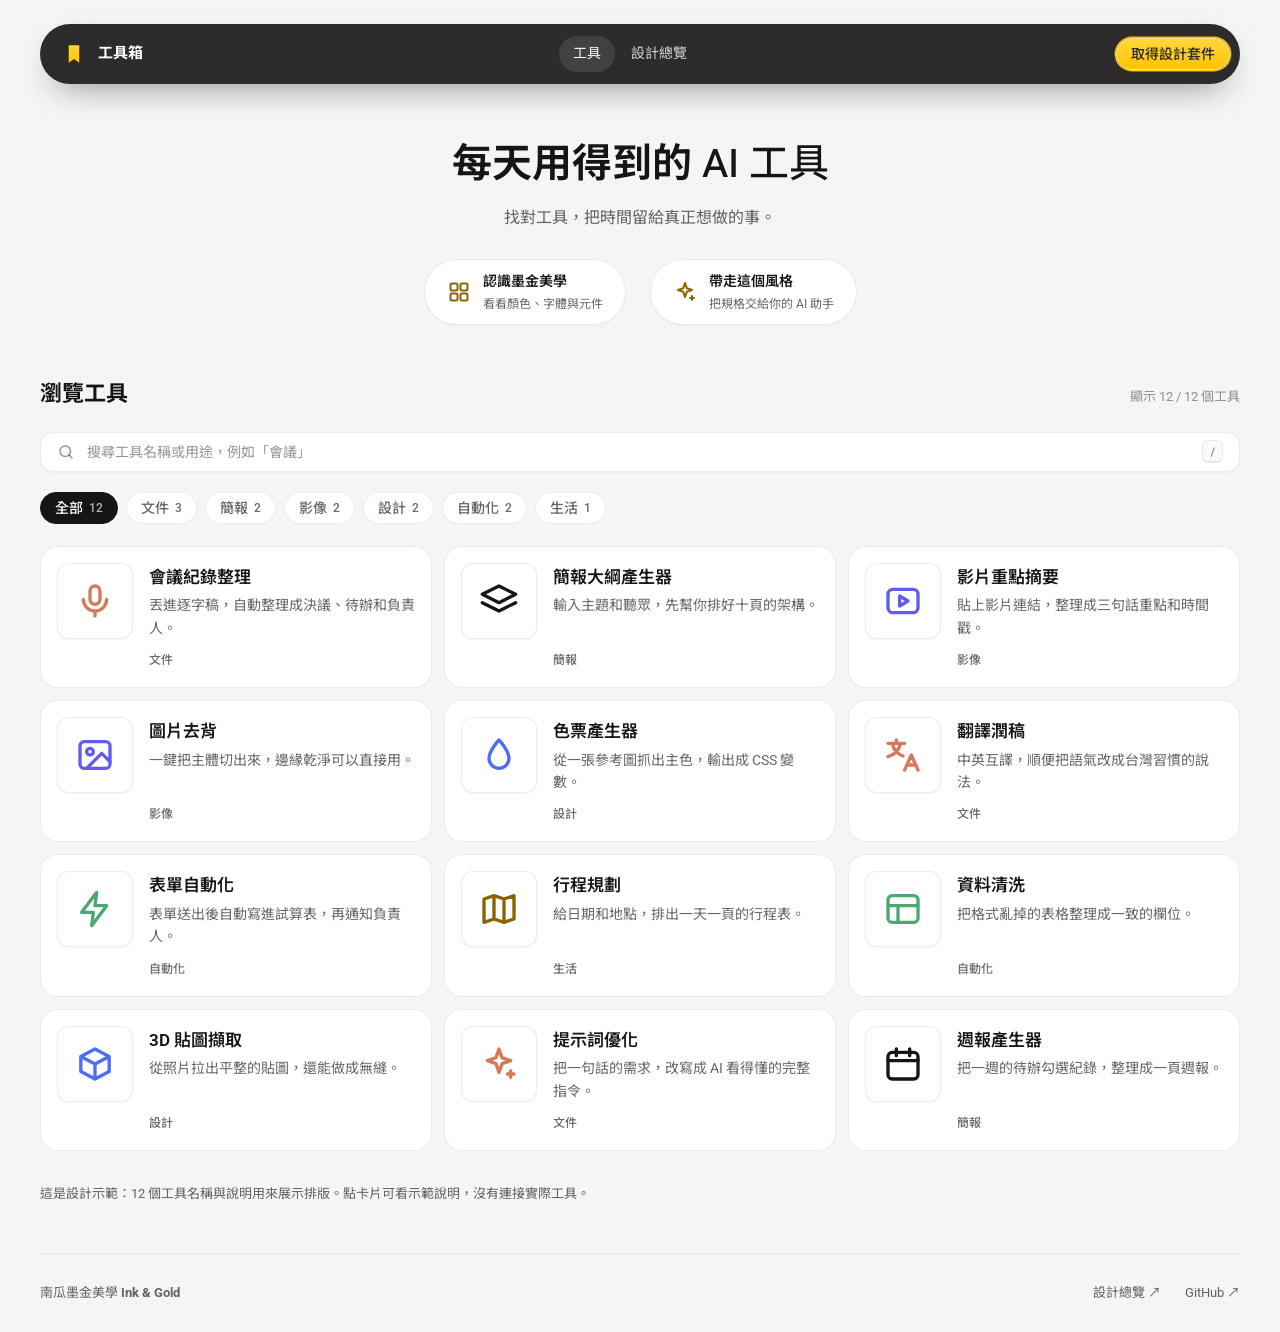
==== commit 4b86d8e2: "Refine Ink & Gold 1.1 directory DNA and Chinese design specifications" ====
--- a/assets/demo-directory.html
+++ b/assets/demo-directory.html
@@ -11,7 +11,7 @@
 <style>
 /* ink-gold kit:start */
 /* ==========================================================================
-   🖋️ 南瓜墨金美學 Pumpkin Ink & Gold — CSS Kit v1.0
+   🖋️ 南瓜墨金美學 Pumpkin Ink & Gold — CSS Kit v1.1
    用法：整段貼進 <style>，<body class="ig"> 就生效。
    中文頁面請寫 <html lang="zh-Hant">（標題字距會自動改成中文友善）。
    ========================================================================== */
@@ -47,7 +47,7 @@
   --ig-gold: #FDC302;
   --ig-gold-light: #FFD83A;
   --ig-gold-soft: #FCD94A;   /* 焦點光圈、深底上的 hover 字 */
-  --ig-gold-deep: #B88800;   /* 淺底上的金色文字 */
+  --ig-gold-deep: #8A6400;   /* 淺底上的金色文字 */
   --ig-gold-wash: #FEF3C7;
   --ig-on-gold: #2D2B2C;     /* 金色上面的字：深炭，不是純黑 */
   --ig-gold-gradient: linear-gradient(to top, #FDC302 0%, #FFD83A 100%);
@@ -377,6 +377,36 @@
   .ig-nav { margin: 12px 12px 0; }
   .ig-tool__logo { width: 56px; height: 56px; flex-basis: 56px; }
 }
+
+/* 1.1 · Directory profile — exact content width, quieter hierarchy */
+:root{--ig-w-directory:1200px;--ig-grid-gap:12px;--ig-logo-size:76px;--ig-label-readable:rgba(22,20,21,.64);--ig-focus-ink:rgba(22,20,21,.8);--ig-dot-quiet:rgba(22,20,21,.055)}
+html:has(body.ig),body.ig{overflow-x:clip}
+body.ig.ig-directory{background-image:radial-gradient(var(--ig-dot-quiet) .7px,transparent 1px)}
+.ig-directory .ig-container{max-width:1248px;padding:0 24px}
+.ig-directory .ig-nav{width:calc(100% - 48px);max-width:var(--ig-w-directory);top:24px;margin:24px auto 0}
+.ig-directory .ig-grid{grid-template-columns:repeat(3,minmax(0,1fr));gap:var(--ig-grid-gap)}
+.ig-directory .ig-tool__logo{width:var(--ig-logo-size);height:var(--ig-logo-size);flex-basis:var(--ig-logo-size)}
+.ig-directory .ig-tool__logo svg{width:40px;height:40px}
+.ig-directory .ig-tool__title{display:block;padding-right:12px;line-height:1.5}
+.ig-directory .ig-tool__desc{line-height:1.6;min-height:3.2em}
+.ig-directory .ig-tool__foot{margin-top:10px}
+.ig-directory .ig-tool__foot .ig-tag{padding:0;background:transparent;font-size:12px;color:var(--ig-label-readable)}
+.ig-directory .ig-card--link:hover{transform:translateY(-1px)}
+.ig-directory .ig-pill__n{color:var(--ig-label-readable)}
+.ig-directory .ig-pill.is-active .ig-pill__n{color:var(--ig-on-night-muted)}
+.ig-directory .ig-tool__arrow{opacity:0}
+.ig-directory .ig-tool:hover .ig-tool__arrow,.ig-directory .ig-tool:focus-visible .ig-tool__arrow{opacity:1}
+.ig-directory .ig-tool__logo[data-tone="文件"]{color:var(--ig-chart-3)}
+.ig-directory .ig-tool__logo[data-tone="設計"]{color:var(--ig-chart-4)}
+.ig-directory .ig-tool__logo[data-tone="影像"]{color:var(--ig-chart-5)}
+.ig-directory .ig-tool__logo[data-tone="自動化"]{color:var(--ig-chart-2)}
+.ig-directory .ig-tool__logo[data-tone="生活"]{color:var(--ig-gold-deep)}
+.ig-directory :focus-visible{outline:2px solid var(--ig-focus-ink);outline-offset:3px;box-shadow:var(--ig-focus)}
+.ig[data-theme="night"]{--ig-label-readable:rgba(247,247,247,.65);--ig-focus-ink:rgba(255,255,255,.8)}
+@media(max-width:1023px){.ig-directory .ig-grid{grid-template-columns:repeat(2,minmax(0,1fr))}}
+@media(max-width:640px){.ig-directory .ig-grid{grid-template-columns:minmax(0,1fr)}.ig-directory .ig-container{padding:0 16px}.ig-directory .ig-nav{width:calc(100% - 24px);top:12px;margin-top:12px}.ig-directory .ig-tool__logo{width:64px;height:64px;flex-basis:64px}}
+@media(prefers-reduced-motion:reduce){.ig-card--link:hover,.ig-btn:hover,.ig-tool__arrow{transform:none!important}}
+
 /* ink-gold kit:end */
 
 /* ── 本頁專用 ── */
@@ -410,9 +440,13 @@
 
 .split { display: grid; grid-template-columns: 1fr 1fr; gap: 28px; align-items: center; }
 @media (max-width: 860px) { .split { grid-template-columns: 1fr; } }
+
+.directory-intro{text-align:center;padding:54px 0 56px}.directory-intro h1{font-size:40px;font-weight:650;line-height:1.3;overflow-wrap:anywhere}.directory-intro h1 span{font-weight:450}.directory-intro>p{font-size:16px;color:var(--ig-ink-muted);margin:14px auto 28px}.intro-actions{display:flex;justify-content:center;gap:24px}.intro-actions a{display:flex;text-align:left;align-items:center;gap:12px;padding:10px 22px;border:1px solid var(--ig-ink-hairline);background:var(--ig-card);border-radius:999px;box-shadow:var(--ig-shadow-xs)}.intro-actions svg{width:24px;height:24px;color:var(--ig-gold-deep)}.intro-actions b{display:block;font-size:14px;font-weight:600}.intro-actions small{display:block;font-size:12px;color:var(--ig-ink-muted)}#tools{padding:0!important}.directory-heading{font-size:22px;font-weight:700}.dir-head{margin-bottom:24px}.dir-tools{display:flex;flex-direction:column;gap:20px}.dir-tools .ig-search{height:40px;max-width:100%!important}.dir-tools .ig-search input{font-size:14px}.ig-tool{min-height:140px}.demo-note{font-size:13px;color:var(--ig-ink-muted);margin:32px 0 0!important}.directory-footer{max-width:1200px;margin:48px auto 0;padding:28px 0;display:flex;gap:24px;border-top:1px solid var(--ig-ink-hairline);font-size:13px;color:var(--ig-ink-muted)}.directory-footer span{margin-right:auto}.directory-footer a{white-space:nowrap}dialog{background:var(--ig-card);color:var(--ig-ink);border:1px solid var(--ig-ink-hairline);border-radius:18px;padding:32px;max-width:520px;width:calc(100% - 32px);box-shadow:var(--ig-shadow-stage)}dialog::backdrop{background:var(--ig-ink-faint)}dialog h2{font-size:26px;margin:16px 0}dialog p{margin:12px 0!important}dialog .ig-btn{margin-top:12px}#close-detail{position:absolute;right:12px;top:10px;border:0;background:transparent;font-size:24px;cursor:pointer;color:var(--ig-ink)}
+@media(max-width:640px){.directory-intro{padding:38px 0}.directory-intro h1{font-size:30px}.intro-actions{flex-direction:column;align-items:center;gap:10px}.intro-actions a{width:260px}.directory-footer{margin:32px 16px 0;flex-wrap:wrap;gap:16px}.directory-footer span{flex-basis:100%}.ig-tool{gap:14px}.ig-tool__title{font-size:16px}.dir-head{align-items:flex-start;flex-direction:column;gap:8px}}
+
 </style>
 </head>
-<body class="ig">
+<body class="ig ig-directory">
 
 <svg width="0" height="0" style="position:absolute" aria-hidden="true">
   <defs><linearGradient id="gold" x1="0" y1="1" x2="0" y2="0"><stop offset="0" stop-color="#FDC302"/><stop offset="1" stop-color="#FFD83A"/></linearGradient></defs>
@@ -445,149 +479,42 @@
   </a>
   <div class="ig-nav__links">
     <a class="ig-nav__link is-active" href="#tools">工具</a>
-    <a class="ig-nav__link" href="#how">用法</a>
-    <a class="ig-nav__link" href="#faq">常見問題</a>
+
+
     <a class="ig-nav__link" href="../index.html">設計總覽</a>
   </div>
   <div class="ig-nav__right">
-    <a class="ig-btn ig-btn--gold ig-btn--sm" href="#join">免費加入</a>
+    <a class="ig-btn ig-btn--gold ig-btn--sm" href="https://github.com/terry12260201/pumpkin-ink-gold">取得設計套件</a>
   </div>
 </nav>
 
 <main class="ig-container ig-container--wide">
-  <!-- Hero -->
-  <section class="hero">
-    <div>
-      <span class="ig-kicker"><span class="ig-live"></span>範例頁面 · 內容皆為示意</span>
-      <h1 class="ig-display">
-        <span class="ig-display__strong">每天用得到的</span>
-        <span class="ig-display__light"><em style="font-style:italic;font-weight:900">AI</em> 工具，都在這</span>
-      </h1>
-      <p class="ig-lead">挑好、試過、分類整理。找工具不用再翻十個分頁——<span class="ig-mark">打一個字就找得到</span>。</p>
-      <div class="hero__cta">
-        <a class="ig-btn ig-btn--gold ig-btn--lg" href="#tools">開始探索 <svg><use href="#i-right"/></svg></a>
-        <a class="ig-btn ig-btn--ink ig-btn--lg" href="#how">看怎麼用</a>
-      </div>
-    </div>
-
-    <div class="hub" aria-hidden="true">
-      <svg class="lines" viewBox="0 0 100 91" preserveAspectRatio="none">
-        <defs><linearGradient id="ln" x1="0" x2="1"><stop offset="0" stop-color="#FDC302" stop-opacity="0"/><stop offset=".5" stop-color="#FDC302" stop-opacity=".7"/><stop offset="1" stop-color="#FDC302" stop-opacity="0"/></linearGradient></defs>
-        <g stroke="url(#ln)" stroke-width=".35" fill="none">
-          <path d="M50 45.5 18 18"/><path d="M50 45.5 84 16"/><path d="M50 45.5 12 58"/><path d="M50 45.5 90 55"/><path d="M50 45.5 30 84"/><path d="M50 45.5 74 82"/>
-        </g>
-      </svg>
-      <div class="hub__core"><svg viewBox="0 0 32 32"><path d="M10 6h12v20l-6-4.4-6 4.4z" fill="url(#gold)"/></svg></div>
-      <div class="float float--gold" style="left:10%;top:12%;rotate:-10deg;animation-delay:-1s"><svg><use href="#i-spark"/></svg></div>
-      <div class="float float--blue" style="right:8%;top:8%;rotate:8deg;animation-delay:-3s"><svg><use href="#i-image"/></svg></div>
-      <div class="float" style="left:2%;top:52%;rotate:6deg;animation-delay:-2s"><svg><use href="#i-mic"/></svg></div>
-      <div class="float float--ink" style="right:2%;top:50%;rotate:-7deg;animation-delay:-4s"><svg><use href="#i-cube"/></svg></div>
-      <div class="float float--pink" style="left:22%;bottom:2%;rotate:-5deg;animation-delay:-5s"><svg><use href="#i-play"/></svg></div>
-      <div class="float" style="right:18%;bottom:4%;rotate:10deg;animation-delay:-2.5s"><svg><use href="#i-zap"/></svg></div>
-    </div>
+  <section class="directory-intro">
+    <h1>每天用得到的 <span>AI 工具</span></h1>
+    <p>找對工具，把時間留給真正想做的事。</p>
+    <div class="intro-actions"><a href="../index.html"><svg><use href="#i-grid"/></svg><span><b>認識墨金美學</b><small>看看顏色、字體與元件</small></span></a><a href="../references/AI咒語.md"><svg><use href="#i-spark"/></svg><span><b>帶走這個風格</b><small>把規格交給你的 AI 助手</small></span></a></div>
   </section>
-
-  <!-- 數據列 -->
-  <section class="stats">
-    <div class="ig-card ig-stat"><svg><use href="#i-spark"/></svg><div><div class="ig-stat__n">12</div><div class="ig-stat__l">精選工具</div></div></div>
-    <div class="ig-card ig-stat"><svg><use href="#i-box"/></svg><div><div class="ig-stat__n">6</div><div class="ig-stat__l">分類</div></div></div>
-    <div class="ig-card ig-stat"><svg><use href="#i-grid"/></svg><div><div class="ig-stat__n">3 步</div><div class="ig-stat__l">找到要用的</div></div></div>
-    <div class="ig-card ig-stat"><svg><use href="#i-bell"/></svg><div><div class="ig-stat__n">每週</div><div class="ig-stat__l">更新一次</div></div></div>
-  </section>
-
   <!-- 工具目錄 -->
   <section class="ig-section" id="tools" style="padding-bottom:40px">
     <div class="dir-head">
       <div>
-        <span class="ig-eyebrow">Directory · 工具目錄</span>
-        <h2 class="ig-h2" style="margin-top:8px">瀏覽工具</h2>
+
+        <h2 class="directory-heading">瀏覽工具</h2>
       </div>
       <span class="ig-meta" id="count"></span>
     </div>
     <div class="dir-tools">
-      <label class="ig-search" style="max-width:560px"><svg><use href="#i-search"/></svg><input id="q" placeholder="搜尋工具名稱或用途，例如「會議」"><span class="ig-kbd">/</span></label>
+      <label class="ig-search" style="max-width:560px"><svg><use href="#i-search"/></svg><input id="q" aria-label="搜尋工具" placeholder="搜尋工具名稱或用途，例如「會議」"><span class="ig-kbd">/</span></label>
       <div class="ig-pills" id="pills"></div>
     </div>
     <div class="ig-grid" id="grid"></div>
     <p class="empty" id="empty">找不到符合的工具，換個關鍵字試試。</p>
   </section>
 
-  <!-- 便當格 -->
-  <section class="ig-section" id="how" style="padding-top:40px">
-    <div class="ig-center" style="margin-bottom:36px">
-      <span class="ig-kicker">怎麼用</span>
-      <h2 class="ig-h2" style="margin:14px 0 10px">三種方式，挑一種就好</h2>
-      <p class="ig-lead">不用全部學會。先挑最常用的那一個，其他用到再說。</p>
-    </div>
-    <div class="ig-grid" style="grid-template-columns:repeat(auto-fit,minmax(min(100%,300px),1fr))">
-      <article class="ig-card ig-tile ig-tile--dark">
-        <div class="ig-tile__art"><div class="float float--gold" style="position:static;animation:none;rotate:-6deg"><svg><use href="#i-box"/></svg></div></div>
-        <div class="ig-tile__body"><h3 class="ig-h3">整包帶走</h3><p class="ig-small">所有工具一次收進書籤，隨時打開就用。</p></div>
-      </article>
-      <article class="ig-card ig-tile">
-        <div class="ig-tile__art"><div class="float" style="position:static;animation:none;rotate:5deg"><svg><use href="#i-search"/></svg></div></div>
-        <div class="ig-tile__body"><h3 class="ig-h3">用搜尋找</h3><p class="ig-small">知道要做什麼，就直接打字搜尋。</p></div>
-      </article>
-      <article class="ig-card ig-tile">
-        <div class="ig-tile__art"><div class="float float--blue" style="position:static;animation:none;rotate:-4deg"><svg><use href="#i-grid"/></svg></div></div>
-        <div class="ig-tile__body"><h3 class="ig-h3">按分類逛</h3><p class="ig-small">還沒想好要什麼，就點上面的分類膠囊看看。</p></div>
-      </article>
-    </div>
-  </section>
-
-  <!-- 對比 -->
-  <section class="split" style="margin-bottom:96px">
-    <div>
-      <span class="ig-eyebrow">Before / After</span>
-      <h2 class="ig-h2" style="margin:10px 0 12px">少走冤枉路</h2>
-      <p class="ig-body">左邊是以前的做法，右邊是現在的做法。紅叉灰字、綠勾黑字，一眼就知道差在哪。</p>
-    </div>
-    <div class="ig-grid ig-grid--2" style="grid-template-columns:1fr 1fr">
-      <div class="ig-card ig-compare" style="padding:18px"><span class="no"><svg><use href="#i-x"/></svg>開十個分頁找工具</span><span class="yes"><svg><use href="#i-check"/></svg>一個頁面全找到</span></div>
-      <div class="ig-card ig-compare" style="padding:18px"><span class="no"><svg><use href="#i-x"/></svg>每次重問一次同事</span><span class="yes"><svg><use href="#i-check"/></svg>分類寫好直接看</span></div>
-    </div>
-  </section>
-
-  <!-- 深色舞台 1：CTA -->
-  <section class="ig-stage" id="join" style="display:grid;grid-template-columns:1fr 1fr;gap:36px;align-items:center">
-    <div>
-      <span class="ig-badge ig-badge--gold">每週一封</span>
-      <h2 class="ig-h2" style="margin:14px 0 10px">新工具上架，第一時間通知你</h2>
-      <p class="ig-small">只寄真的有用的。隨時可以取消。</p>
-    </div>
-    <form onsubmit="event.preventDefault();this.querySelector('button').textContent='已收到（示意）'" style="display:grid;gap:10px">
-      <input class="ig-input" type="email" placeholder="你的 Email" aria-label="Email">
-      <button class="ig-btn ig-btn--gold ig-btn--block" type="submit">訂閱更新</button>
-      <span class="ig-meta">範例表單，不會真的送出。</span>
-    </form>
-  </section>
-
-  <!-- 深色舞台 2：FAQ -->
-  <section class="ig-stage" id="faq" style="margin-top:28px">
-    <div class="ig-center" style="margin-bottom:28px"><h2 class="ig-h2">常見問題</h2><p class="ig-small" style="margin-top:8px">有疑問先看這裡</p></div>
-    <div class="ig-acc" style="max-width:720px;margin:0 auto">
-      <details open><summary>這些工具要錢嗎？</summary><p>每張卡片底下的標籤會寫清楚。這是範例頁，內容都是示意。</p></details>
-      <details><summary>多久更新一次？</summary><p>建議每週固定整理一次，把不再使用的工具移掉，保持清單精簡。</p></details>
-      <details><summary>可以推薦工具嗎？</summary><p>可以。正式版可以在這裡放一個表單連結。</p></details>
-    </div>
-  </section>
+  <p class="demo-note">這是設計示範：12 個工具名稱與說明用來展示排版。點卡片可看示範說明，沒有連接實際工具。</p>
 </main>
-
-<footer class="ig-footer">
-  <div class="ig-container ig-container--wide" style="display:flex;justify-content:space-between;gap:32px;flex-wrap:wrap">
-    <div style="max-width:280px">
-      <svg width="30" height="30" viewBox="0 0 32 32" aria-hidden="true"><rect width="32" height="32" rx="10" fill="#2D2B2C"/><path d="M11 8h10v16l-5-3.6L11 24z" fill="url(#gold)"/></svg>
-      <h4 style="margin-top:12px">工具箱（範例）</h4>
-      <p class="ig-small">南瓜墨金美學的示範頁面，示範目錄型網站怎麼套用這套風格。</p>
-    </div>
-    <div style="display:flex;gap:56px">
-      <div><h4>頁面</h4><a href="#tools">工具目錄</a><a href="#how">怎麼用</a><a href="#faq">常見問題</a></div>
-      <div><h4>設計</h4><a href="../index.html">設計總覽</a><a href="demo-slides.html">簡報範例</a></div>
-    </div>
-  </div>
-  <div class="ig-container ig-container--wide ig-meta" style="margin-top:36px;padding-top:18px;border-top:1px solid var(--ig-ink-hairline)">Pumpkin Ink &amp; Gold · Demo</div>
-</footer>
-
+<footer class="directory-footer"><span>南瓜墨金美學 <b>Ink & Gold</b></span><a href="../index.html">設計總覽 ↗</a><a href="https://github.com/terry12260201/pumpkin-ink-gold">GitHub ↗</a></footer>
+<dialog id="tool-detail" aria-labelledby="detail-title"><button id="close-detail" aria-label="關閉說明">×</button><span class="ig-eyebrow">工具卡 · 設計示範</span><h2 id="detail-title"></h2><p id="detail-copy"></p><p class="ig-small">這張卡示範「一眼認出用途，再看更多」。正式使用時，將入口接到你的工具或說明頁。</p><button class="ig-btn ig-btn--ink" id="back-directory">回到目錄</button></dialog>
 <script>
 (() => {
   const tools = [
@@ -608,10 +535,10 @@
   const count = document.getElementById('count'), empty = document.getElementById('empty');
   let cat = '全部';
   const cats = ['全部', ...new Set(tools.map(t => t[2]))];
-  pills.innerHTML = cats.map(c => `<button class="ig-pill${c === cat ? ' is-active' : ''}" data-c="${c}">${c} <span class="ig-pill__n">${c === '全部' ? tools.length : tools.filter(t => t[2] === c).length}</span></button>`).join('');
+  pills.innerHTML = cats.map(c => `<button class="ig-pill${c === cat ? ' is-active' : ''}" aria-pressed="${c === cat}" data-c="${c}">${c} <span class="ig-pill__n">${c === '全部' ? tools.length : tools.filter(t => t[2] === c).length}</span></button>`).join('');
   grid.innerHTML = tools.map(([n, d, c, i]) => `
-    <a class="ig-card ig-card--link ig-tool" href="#" onclick="return false" data-c="${c}" data-k="${n}${d}${c}">
-      <span class="ig-tool__logo"><svg><use href="#i-${i}"/></svg></span>
+    <a class="ig-card ig-card--link ig-tool" href="#tool-detail" data-c="${c}" data-k="${n}${d}${c}">
+      <span class="ig-tool__logo" data-tone="${c}"><svg><use href="#i-${i}"/></svg></span>
       <span class="ig-tool__body">
         <span class="ig-tool__title">${n}</span>
         <span class="ig-tool__desc">${d}</span>
@@ -620,9 +547,9 @@
       <svg class="ig-tool__arrow"><use href="#i-arrow"/></svg>
     </a>`).join('');
   const apply = () => {
-    const k = q.value.trim(); let shown = 0;
+    const k = q.value.trim().toLowerCase(); let shown = 0;
     grid.querySelectorAll('.ig-tool').forEach(el => {
-      const ok = (cat === '全部' || el.dataset.c === cat) && (!k || el.dataset.k.includes(k));
+      const ok = (cat === '全部' || el.dataset.c === cat) && (!k || el.dataset.k.toLowerCase().includes(k));
       el.style.display = ok ? '' : 'none'; shown += ok;
     });
     count.textContent = `顯示 ${shown} / ${tools.length} 個工具`;
@@ -630,10 +557,14 @@
   };
   pills.addEventListener('click', e => {
     const b = e.target.closest('[data-c]'); if (!b) return;
-    cat = b.dataset.c; pills.querySelectorAll('.ig-pill').forEach(p => p.classList.toggle('is-active', p === b)); apply();
+    cat = b.dataset.c; pills.querySelectorAll('.ig-pill').forEach(p => (p.classList.toggle('is-active', p === b), p.setAttribute('aria-pressed', p === b))); apply();
   });
   q.addEventListener('input', apply);
   document.addEventListener('keydown', e => { if (e.key === '/' && document.activeElement !== q) { e.preventDefault(); q.focus(); } });
+  const detail=document.getElementById('tool-detail');
+  grid.addEventListener('click',e=>{const a=e.target.closest('.ig-tool');if(!a)return;e.preventDefault();document.getElementById('detail-title').textContent=a.querySelector('.ig-tool__title').textContent;document.getElementById('detail-copy').textContent=a.querySelector('.ig-tool__desc').textContent;detail.showModal();});
+  document.getElementById('close-detail').onclick=()=>detail.close();
+  document.getElementById('back-directory').onclick=()=>detail.close();
   apply();
 })();
 </script>
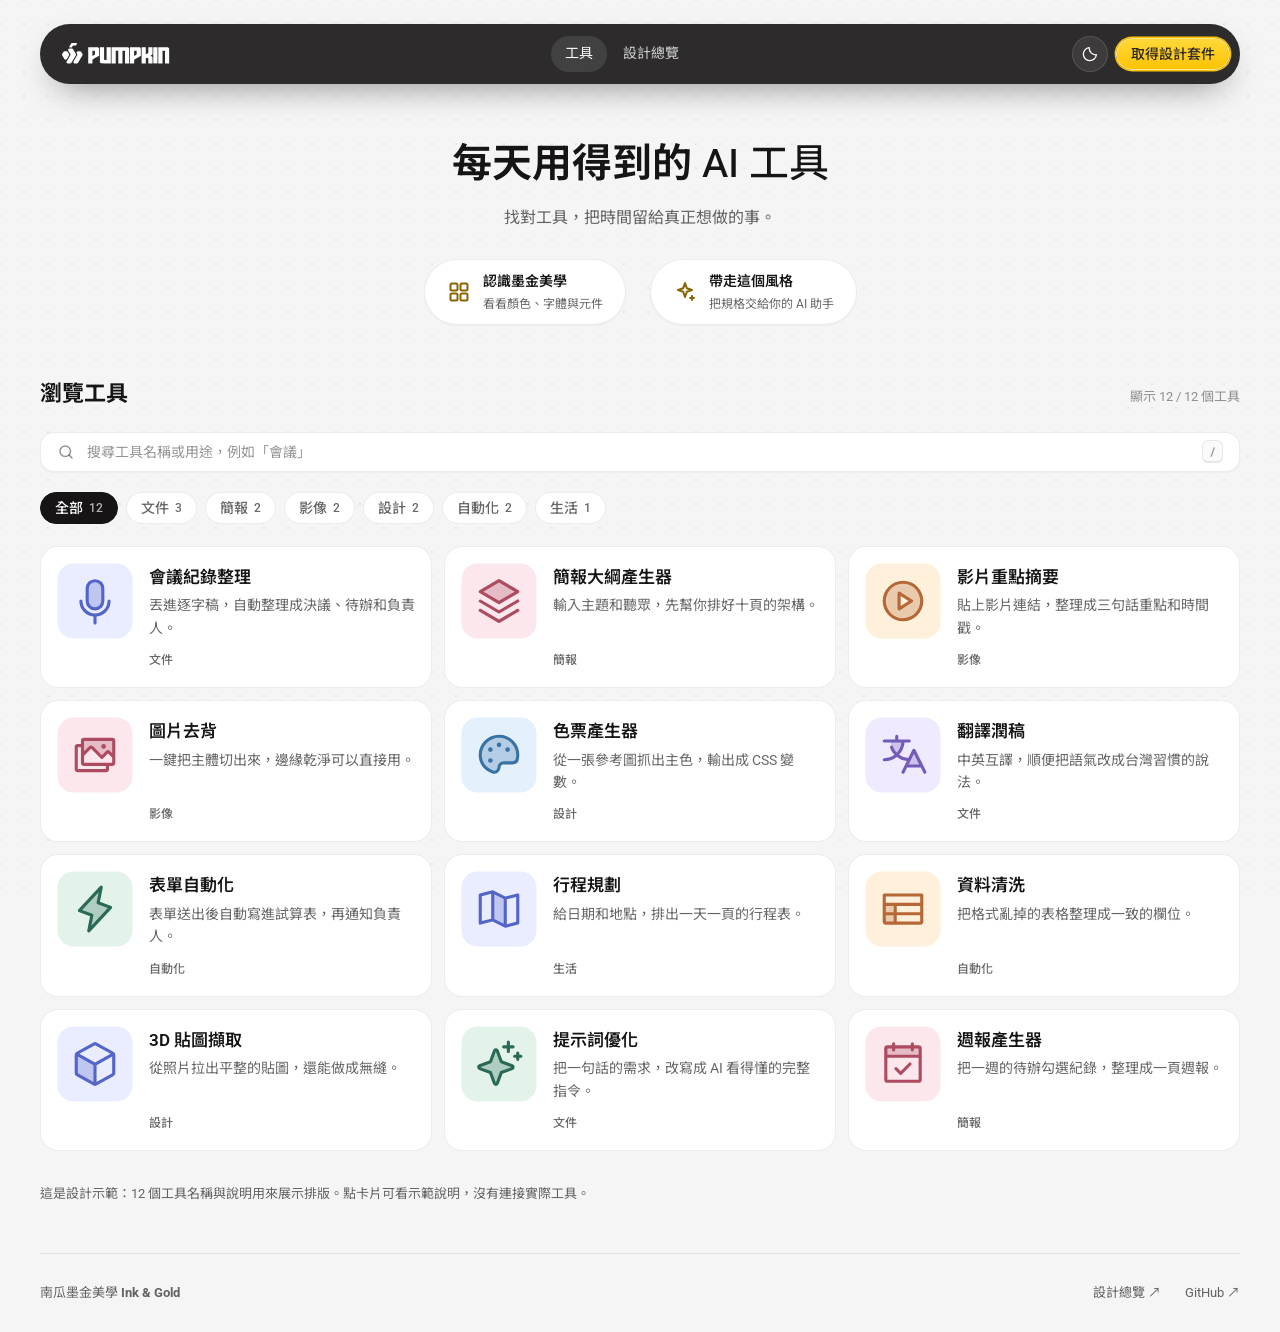
==== commit 7ac2da4e: "墨金 1.2 合併版：點格預設＝Pumpkin Notes 定案發亮版（磁吸改選用）、互動點格與品牌文件、正式 Logo PNG、主題切換與雙色圖示 Co-Authored-By: Claude Fa" ====
--- a/assets/demo-directory.html
+++ b/assets/demo-directory.html
@@ -11,7 +11,7 @@
 <style>
 /* ink-gold kit:start */
 /* ==========================================================================
-   🖋️ 南瓜墨金美學 Pumpkin Ink & Gold — CSS Kit v1.1
+   🖋️ 南瓜墨金美學 Pumpkin Ink & Gold — CSS Kit v1.2
    用法：整段貼進 <style>，<body class="ig"> 就生效。
    中文頁面請寫 <html lang="zh-Hant">（標題字距會自動改成中文友善）。
    ========================================================================== */
@@ -407,6 +407,30 @@
 @media(max-width:640px){.ig-directory .ig-grid{grid-template-columns:minmax(0,1fr)}.ig-directory .ig-container{padding:0 16px}.ig-directory .ig-nav{width:calc(100% - 24px);top:12px;margin-top:12px}.ig-directory .ig-tool__logo{width:64px;height:64px;flex-basis:64px}}
 @media(prefers-reduced-motion:reduce){.ig-card--link:hover,.ig-btn:hover,.ig-tool__arrow{transform:none!important}}
 
+
+/* 1.2 · interactive dots, optical icon system, complete day / night surfaces */
+body.ig.ig-has-dotfield{position:relative;isolation:isolate;background-image:none}
+.ig-dotfield{position:fixed;inset:0;pointer-events:none;z-index:-1;display:block}
+.ig{--ig-label-readable:rgba(22,20,21,.64);color-scheme:light}
+.ig[data-theme="night"]{--ig-label-readable:rgba(247,247,247,.68);--ig-focus-ink:#FCD94A;--ig-gold-wash:#483D20;color-scheme:dark}
+.ig[data-theme="night"] .ig-pill.is-active,.ig[data-theme="night"] .ig-badge{background:#F7F7F7;border-color:#F7F7F7;color:#242223}
+.ig[data-theme="night"] .ig-pill.is-active .ig-pill__n{color:#5D595B}
+.ig[data-theme="night"] .ig-btn--ink{background:#F7F7F7;color:#242223}
+.ig-theme-toggle{display:inline-grid;place-items:center;flex:none;width:36px;height:36px;padding:0;border:1px solid var(--ig-ink-hairline);border-radius:999px;background:var(--ig-card);color:var(--ig-ink);cursor:pointer}
+.ig-theme-toggle svg{width:18px;height:18px}
+.ig-theme-toggle:hover{border-color:var(--ig-ink-faint)}
+.ig-nav .ig-theme-toggle{background:rgba(255,255,255,.08);border-color:rgba(255,255,255,.12);color:#fff}
+.ig-brand-logo{display:block;width:112px;height:auto;flex:none}
+.ig-nav .ig-brand-logo,.mini-nav .ig-brand-logo,.ig[data-theme="night"] .head>.ig-brand-logo{filter:invert(1)}
+.ig-tool__logo:has(img){overflow:hidden;border:0;box-shadow:none;background:transparent}
+.ig-tool__logo img{display:block;width:100%;height:100%;object-fit:contain}
+.ig-directory .ig-tool__logo:has(img){border-radius:16px}
+.ig[data-theme="night"] .ig-tool__logo img{filter:brightness(.9)}
+.ig[data-theme="night"] .accents button{color:#161415}
+.ig[data-theme="night"] .ig-highlight{color:#161415}
+.ig[data-theme="night"] .cell__font,.ig[data-theme="night"] .spec__note{color:var(--ig-label-readable)}
+@media(max-width:640px){.ig-nav .ig-brand-logo{width:92px}.ig-nav__right{gap:6px}.ig-nav__right>.ig-btn{padding:0 10px;font-size:12px}.ig-nav{padding-left:14px}.head .ig-brand-logo{width:100px}.head__links{margin-left:0}}
+
 /* ink-gold kit:end */
 
 /* ── 本頁專用 ── */
@@ -474,8 +498,7 @@
 
 <nav class="ig-nav" aria-label="主選單">
   <a class="ig-nav__brand" href="../index.html">
-    <svg width="28" height="28" viewBox="0 0 32 32" aria-hidden="true"><path d="M10 6h12v20l-6-4.4-6 4.4z" fill="url(#gold)"/></svg>
-    工具箱
+    <img class="ig-brand-logo" src="brand/pumpkin-logo-black.svg" alt="南瓜虛擬科技">
   </a>
   <div class="ig-nav__links">
     <a class="ig-nav__link is-active" href="#tools">工具</a>
@@ -483,7 +506,7 @@
 
     <a class="ig-nav__link" href="../index.html">設計總覽</a>
   </div>
-  <div class="ig-nav__right">
+  <div class="ig-nav__right"><button class="ig-theme-toggle" type="button" data-ig-theme-toggle aria-label="切換深色模式" aria-pressed="false"></button>
     <a class="ig-btn ig-btn--gold ig-btn--sm" href="https://github.com/terry12260201/pumpkin-ink-gold">取得設計套件</a>
   </div>
 </nav>
@@ -538,7 +561,7 @@
   pills.innerHTML = cats.map(c => `<button class="ig-pill${c === cat ? ' is-active' : ''}" aria-pressed="${c === cat}" data-c="${c}">${c} <span class="ig-pill__n">${c === '全部' ? tools.length : tools.filter(t => t[2] === c).length}</span></button>`).join('');
   grid.innerHTML = tools.map(([n, d, c, i]) => `
     <a class="ig-card ig-card--link ig-tool" href="#tool-detail" data-c="${c}" data-k="${n}${d}${c}">
-      <span class="ig-tool__logo" data-tone="${c}"><svg><use href="#i-${i}"/></svg></span>
+      <span class="ig-tool__logo"><img src="icons/${i}.svg" width="76" height="76" alt=""></span>
       <span class="ig-tool__body">
         <span class="ig-tool__title">${n}</span>
         <span class="ig-tool__desc">${d}</span>
@@ -568,5 +591,6 @@
   apply();
 })();
 </script>
+<script src="../references/ink-gold-ui.js"></script>
 </body>
 </html>
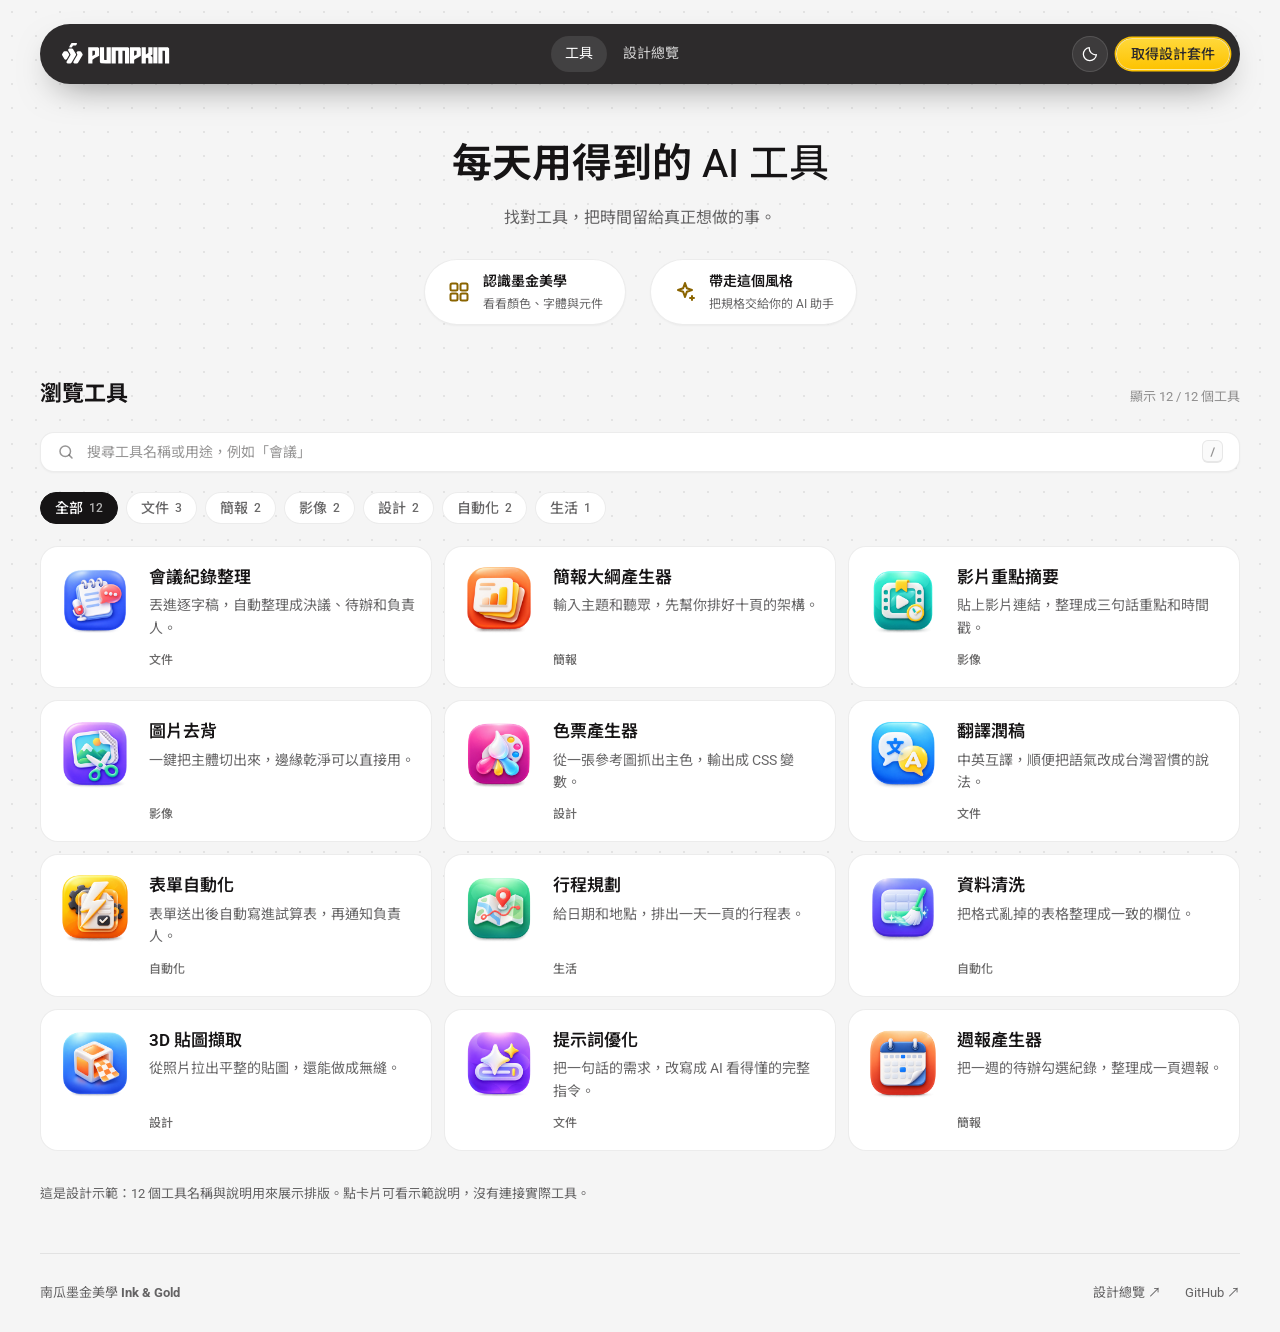
==== commit 3aa230e5: "範例頁換成新風格 12 顆工具圖示；重拍日夜截圖；豐富版圖示 prompt；網址參數 ?theme= 切主題 Co-Authored-By: Claude Fable 5.1 <noreply@ant" ====
--- a/assets/demo-directory.html
+++ b/assets/demo-directory.html
@@ -561,7 +561,7 @@
   pills.innerHTML = cats.map(c => `<button class="ig-pill${c === cat ? ' is-active' : ''}" aria-pressed="${c === cat}" data-c="${c}">${c} <span class="ig-pill__n">${c === '全部' ? tools.length : tools.filter(t => t[2] === c).length}</span></button>`).join('');
   grid.innerHTML = tools.map(([n, d, c, i]) => `
     <a class="ig-card ig-card--link ig-tool" href="#tool-detail" data-c="${c}" data-k="${n}${d}${c}">
-      <span class="ig-tool__logo"><img src="icons/${i}.svg" width="76" height="76" alt=""></span>
+      <span class="ig-tool__logo"><img src="icons/app/${i}.png" width="76" height="76" alt=""></span>
       <span class="ig-tool__body">
         <span class="ig-tool__title">${n}</span>
         <span class="ig-tool__desc">${d}</span>
@@ -591,6 +591,6 @@
   apply();
 })();
 </script>
-<script src="../references/ink-gold-ui.js"></script>
+<script src="../references/ink-gold-ui.js?v=20260920b"></script>
 </body>
 </html>
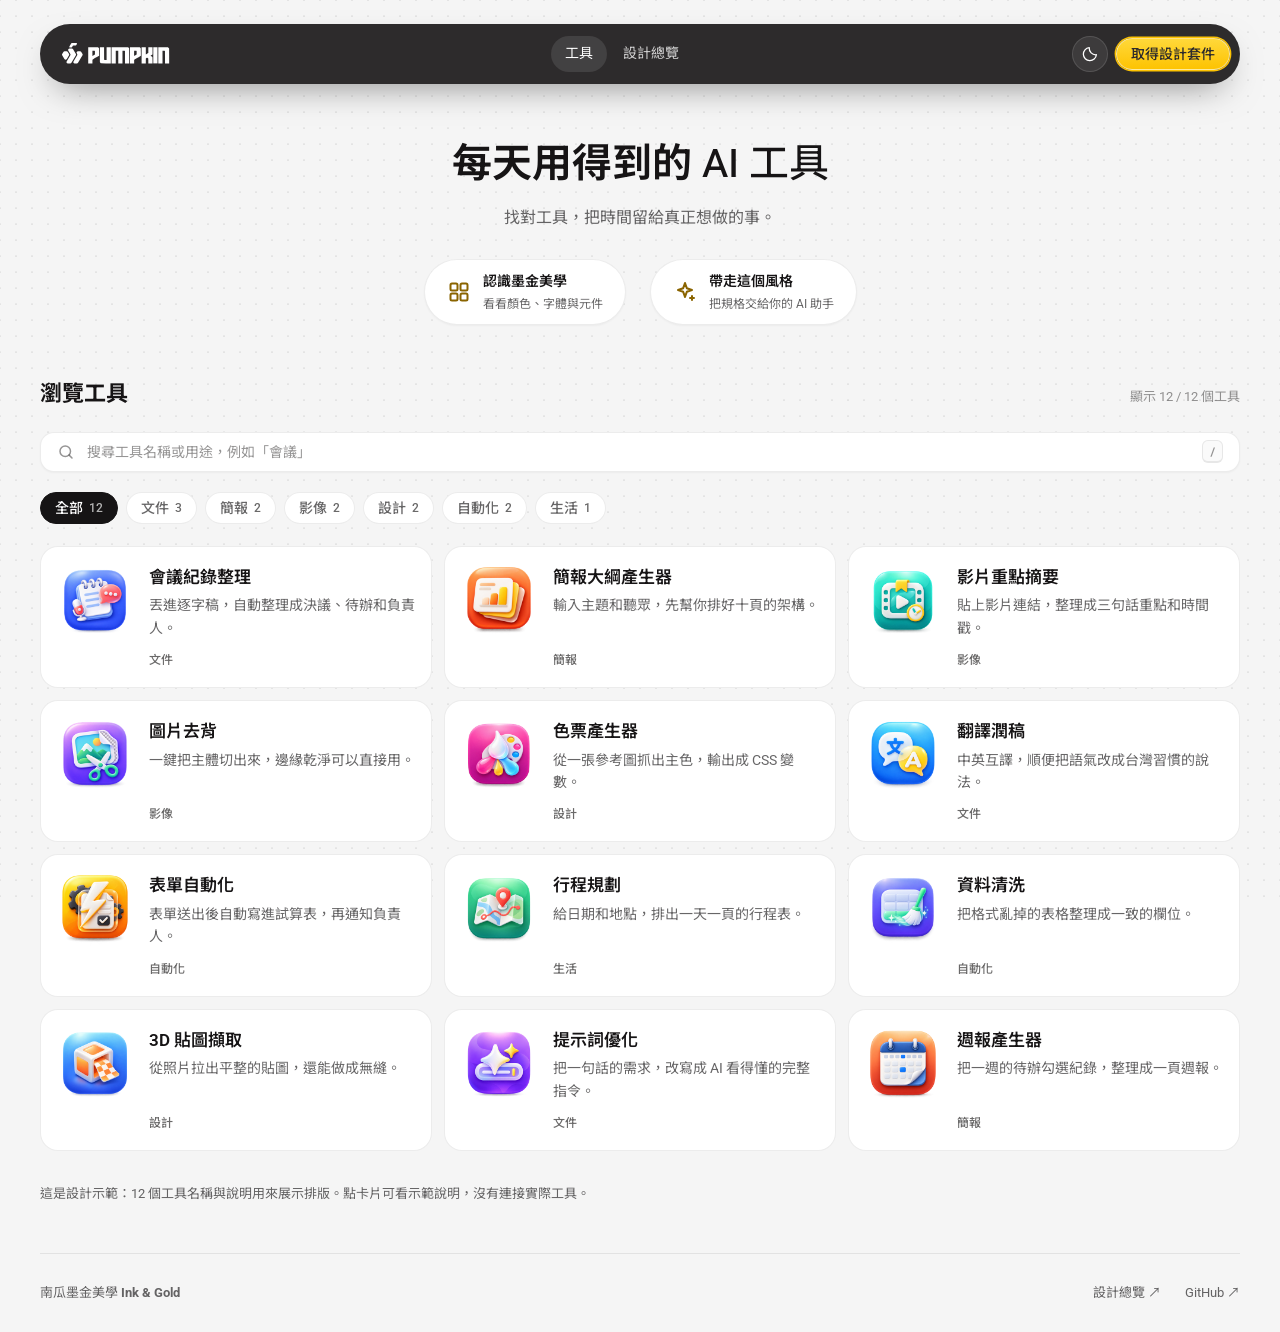
==== commit 493ba411: "更正：互動點格預設＝磁吸版（Pumpkin Notes 首頁的效果）；發亮版改選用；文件同步更正；重拍截圖 Co-Authored-By: Claude Fable 5.1 <noreply@anth" ====
--- a/assets/demo-directory.html
+++ b/assets/demo-directory.html
@@ -591,6 +591,6 @@
   apply();
 })();
 </script>
-<script src="../references/ink-gold-ui.js?v=20260920b"></script>
+<script src="../references/ink-gold-ui.js?v=20260920c"></script>
 </body>
 </html>
